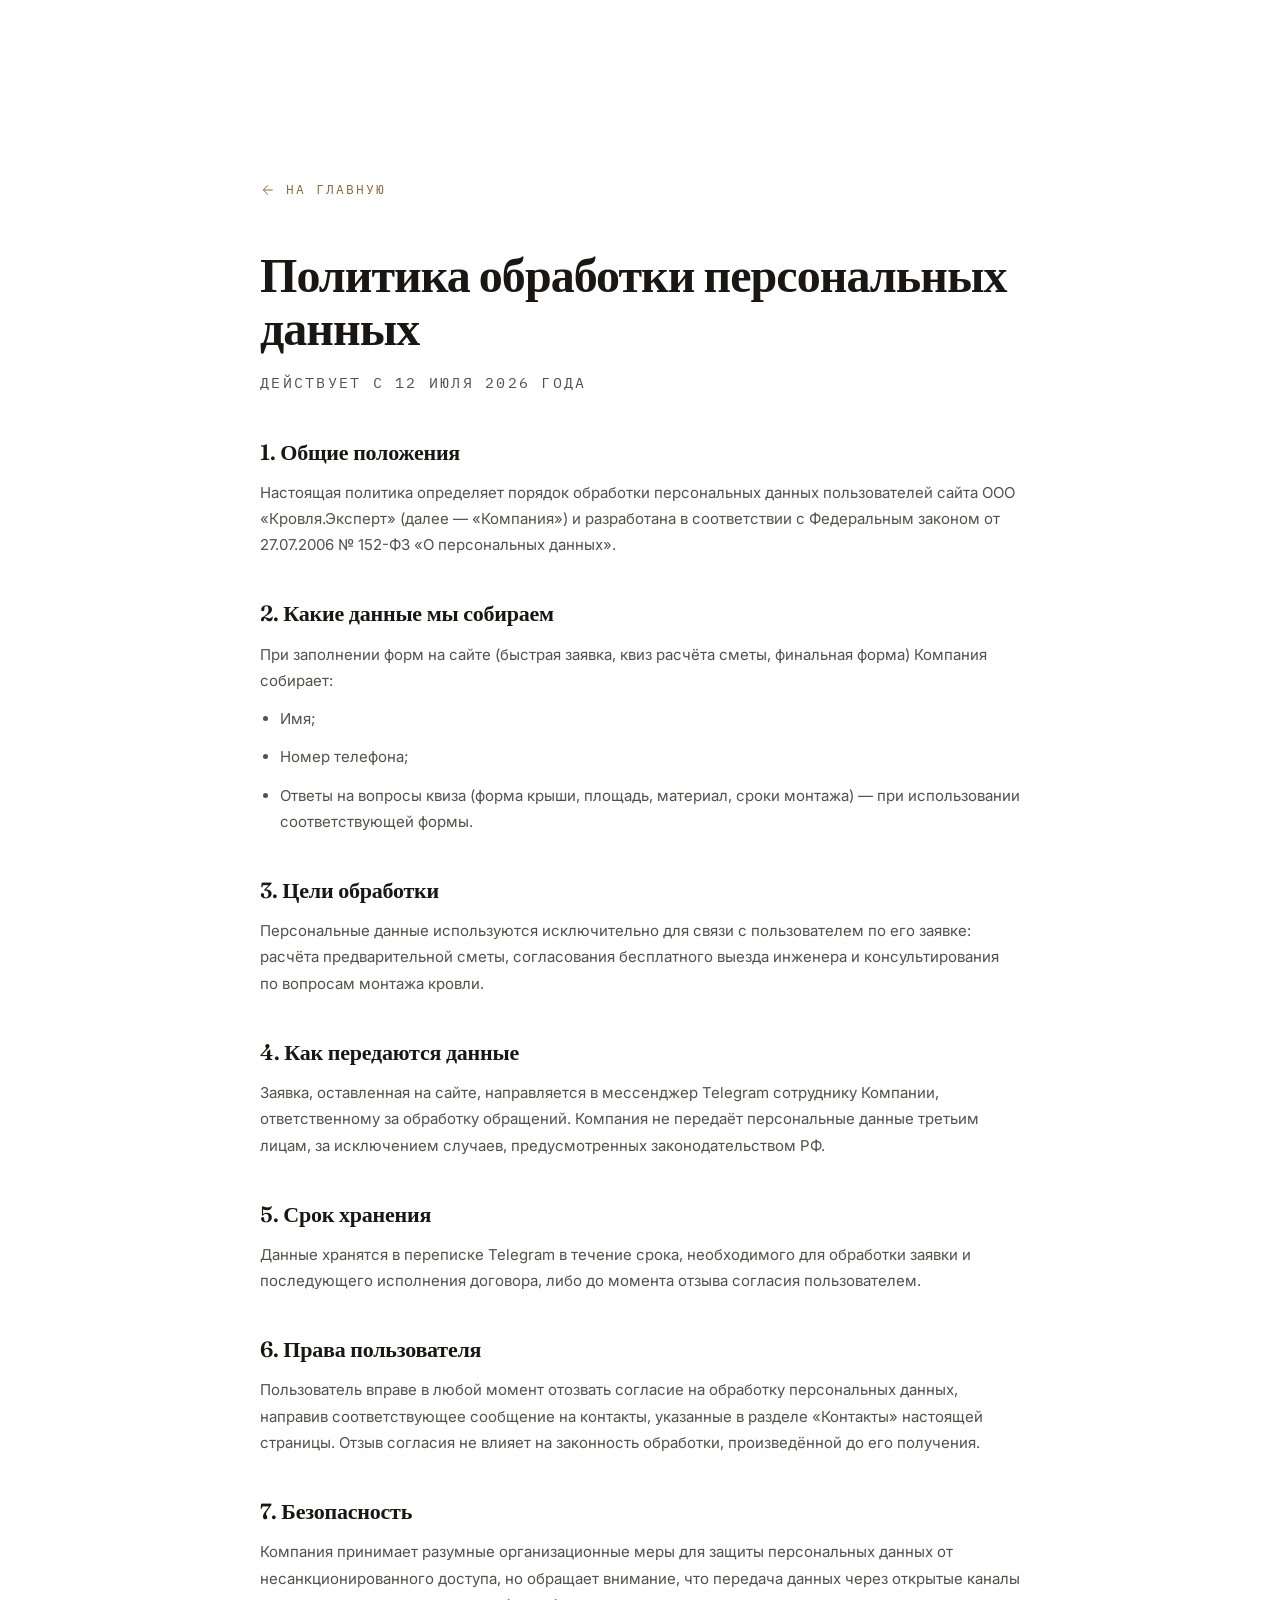
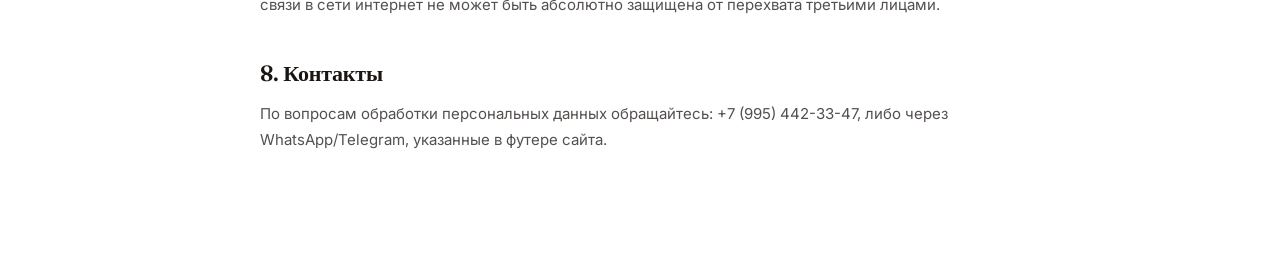
==== privacy.html @ 522f4ed0 "Add files via upload" ====
<!DOCTYPE html>
<html lang="ru">
<head>
<meta charset="UTF-8">
<meta name="viewport" content="width=device-width, initial-scale=1.0">
<title>Политика обработки персональных данных — Кровля.Эксперт</title>
<meta name="robots" content="noindex">
<link rel="icon" href="images/favicon.svg" type="image/svg+xml">
<link rel="preconnect" href="https://fonts.googleapis.com">
<link rel="preconnect" href="https://fonts.gstatic.com" crossorigin>
<link href="https://fonts.googleapis.com/css2?family=Fraunces:ital,opsz,wght@0,9..144,400;0,9..144,600;0,9..144,700;1,9..144,400&family=Inter:wght@300;400;500&family=IBM+Plex+Mono:wght@400;500&display=swap" rel="stylesheet">
<link rel="stylesheet" href="styles.css">
</head>
<body>

<section class="legal-page">
  <div class="legal-container">
    <a href="index.html" class="legal-back">
      <svg width="16" height="16" viewBox="0 0 24 24" fill="none" stroke="currentColor" stroke-width="1.5"><path d="M19 12H5M12 19l-7-7 7-7"/></svg>
      На главную
    </a>

    <h1>Политика обработки персональных данных</h1>
    <p class="legal-updated">Действует с 12 июля 2026 года</p>

    <h2>1. Общие положения</h2>
    <p>Настоящая политика определяет порядок обработки персональных данных пользователей сайта ООО «Кровля.Эксперт» (далее — «Компания») и разработана в соответствии с Федеральным законом от 27.07.2006 № 152-ФЗ «О персональных данных».</p>

    <h2>2. Какие данные мы собираем</h2>
    <p>При заполнении форм на сайте (быстрая заявка, квиз расчёта сметы, финальная форма) Компания собирает:</p>
    <ul>
      <li>Имя;</li>
      <li>Номер телефона;</li>
      <li>Ответы на вопросы квиза (форма крыши, площадь, материал, сроки монтажа) — при использовании соответствующей формы.</li>
    </ul>

    <h2>3. Цели обработки</h2>
    <p>Персональные данные используются исключительно для связи с пользователем по его заявке: расчёта предварительной сметы, согласования бесплатного выезда инженера и консультирования по вопросам монтажа кровли.</p>

    <h2>4. Как передаются данные</h2>
    <p>Заявка, оставленная на сайте, направляется в мессенджер Telegram сотруднику Компании, ответственному за обработку обращений. Компания не передаёт персональные данные третьим лицам, за исключением случаев, предусмотренных законодательством РФ.</p>

    <h2>5. Срок хранения</h2>
    <p>Данные хранятся в переписке Telegram в течение срока, необходимого для обработки заявки и последующего исполнения договора, либо до момента отзыва согласия пользователем.</p>

    <h2>6. Права пользователя</h2>
    <p>Пользователь вправе в любой момент отозвать согласие на обработку персональных данных, направив соответствующее сообщение на контакты, указанные в разделе «Контакты» настоящей страницы. Отзыв согласия не влияет на законность обработки, произведённой до его получения.</p>

    <h2>7. Безопасность</h2>
    <p>Компания принимает разумные организационные меры для защиты персональных данных от несанкционированного доступа, но обращает внимание, что передача данных через открытые каналы связи в сети интернет не может быть абсолютно защищена от перехвата третьими лицами.</p>

    <h2>8. Контакты</h2>
    <p>По вопросам обработки персональных данных обращайтесь: +7 (995) 442-33-47, либо через WhatsApp/Telegram, указанные в футере сайта.</p>
  </div>
</section>

</body>
</html>
---- styles.css ----
/* ==========================================================================
   Кровля.Эксперт — премиальный лендинг
   Палитра: шампанское золото + кремовый
   Шрифты: Fraunces (display serif) + Inter (sans)
   ========================================================================== */

:root {
  /* Основа — чистые нейтральные тона */
  --cream: #FFFFFF;         /* основной фон — чистый белый */
  --cream-warm: #F5F3EF;    /* альт-секции — тёплый нейтральный, но не жёлтый */
  --cream-deep: #E8E4DC;    /* карточки-плейсхолдеры */

  /* Золото — только как акцент, не как база */
  --gold: #B08A4A;
  --gold-light: #D4B776;
  --gold-dark: #8A6A38;
  --gold-soft: rgba(176, 138, 74, 0.06);
  --gold-line: rgba(26, 22, 19, 0.10);   /* hairline — не золотая, а серо-графитовая */

  /* Тёмный */
  --ink: #1A1613;
  --ink-soft: #2A2420;
  --ink-line: rgba(255, 255, 255, 0.10);

  --font-display: 'Fraunces', 'Times New Roman', serif;
  --font-body: 'Inter', -apple-system, sans-serif;
  --font-mono: 'IBM Plex Mono', monospace;

  --ease-lux: cubic-bezier(0.22, 1, 0.36, 1);
  --content-max: 1360px;

  --sp-section-y: 72px;
  --sp-section-x: 20px;
}

@media (min-width: 640px) {
  :root { --sp-section-y: 96px; --sp-section-x: 32px; }
}
@media (min-width: 1024px) {
  :root { --sp-section-y: 128px; --sp-section-x: 64px; }
}

* { box-sizing: border-box; margin: 0; padding: 0; }

html { scroll-behavior: smooth; -webkit-text-size-adjust: 100%; }

body {
  font-family: var(--font-body);
  background: var(--cream);
  color: var(--ink);
  -webkit-font-smoothing: antialiased;
  -moz-osx-font-smoothing: grayscale;
  line-height: 1.6;
  overflow-x: hidden;
}

h1, h2, h3, h4 {
  font-family: var(--font-display);
  font-weight: 700;
  line-height: 1.05;
  letter-spacing: -0.015em;
  font-variation-settings: "opsz" 48, "SOFT" 30;
}

img { max-width: 100%; display: block; }
a { color: inherit; text-decoration: none; }
button { font: inherit; cursor: pointer; background: none; border: none; color: inherit; }
input { font: inherit; color: inherit; }

::selection { background: var(--gold); color: var(--cream); }

:focus-visible {
  outline: 1.5px solid var(--gold);
  outline-offset: 4px;
}

/* ==========================================================================
   Layout utilities
   ========================================================================== */

.section { padding: var(--sp-section-y) var(--sp-section-x); }
.container { max-width: var(--content-max); margin: 0 auto; }

/* Эyebrow — тонкая надпись капителью */
.eyebrow {
  font-family: var(--font-mono);
  font-size: 11px;
  text-transform: uppercase;
  letter-spacing: 0.22em;
  color: var(--gold-dark);
  margin-bottom: 20px;
  display: inline-flex;
  align-items: center;
  gap: 12px;
}
.eyebrow::before {
  content: '';
  width: 24px;
  height: 1px;
  background: var(--gold);
}

/* Секционная римская нумерация — фирменная деталь */
.section-number {
  font-family: var(--font-display);
  font-style: italic;
  font-weight: 300;
  font-size: 14px;
  letter-spacing: 0.1em;
  color: var(--gold);
  margin-bottom: 32px;
  display: block;
}

.grid { display: grid; gap: 24px; }
.tabular { font-variant-numeric: tabular-nums; }

/* Тонкая золотая hairline */
.hairline { height: 1px; background: var(--gold-line); border: 0; }
.hairline-dark { height: 1px; background: var(--ink-line); border: 0; }

/* ==========================================================================
   Кнопки
   ========================================================================== */

.btn {
  display: inline-flex;
  align-items: center;
  justify-content: center;
  gap: 10px;
  padding: 17px 32px;
  font-size: 14px;
  font-weight: 500;
  letter-spacing: 0.02em;
  transition: all 0.4s var(--ease-lux);
  border: 1px solid transparent;
  white-space: nowrap;
  font-family: var(--font-body);
  position: relative;
  overflow: hidden;
}
.btn:active { transform: scale(0.98); }

.btn-primary {
  background: var(--ink);
  color: var(--cream);
  border-color: var(--ink);
}
.btn-primary::before {
  content: '';
  position: absolute;
  inset: 0;
  background: linear-gradient(135deg, var(--gold-dark), var(--gold));
  opacity: 0;
  transition: opacity 0.4s var(--ease-lux);
  z-index: 0;
}
.btn-primary > * { position: relative; z-index: 1; }
.btn-primary:hover::before { opacity: 1; }
.btn-primary:hover { border-color: var(--gold); }

.btn-gold {
  background: var(--gold);
  color: var(--cream);
  border-color: var(--gold);
}
.btn-gold:hover { background: var(--gold-dark); border-color: var(--gold-dark); }

.btn-outline {
  border-color: var(--gold);
  color: var(--gold-dark);
  background: transparent;
}
.btn-outline:hover { background: var(--gold-soft); }

.btn-outline--dark {
  border-color: var(--gold);
  color: var(--gold-light);
}
.btn-outline--dark:hover { background: rgba(212,183,118,0.08); color: var(--cream); }

.btn-block { width: 100%; }

.spinner {
  display: inline-block;
  width: 16px; height: 16px;
  border: 2px solid rgba(255,255,255,0.3);
  border-top-color: currentColor;
  border-radius: 50%;
  animation: spin 0.7s linear infinite;
}
@keyframes spin { to { transform: rotate(360deg); } }

/* ==========================================================================
   Формы
   ========================================================================== */

.field {
  width: 100%;
  background: transparent;
  border: none;
  border-bottom: 1px solid var(--gold-line);
  padding: 14px 0;
  color: var(--cream);
  transition: border-color 0.3s var(--ease-lux);
  font-size: 15px;
}
.field::placeholder { color: rgba(251,248,242,0.4); }
.field:focus { outline: none; border-color: var(--gold-light); }

.field--light {
  border: 1px solid var(--gold-line);
  padding: 17px 20px;
  color: var(--ink);
  background: var(--cream);
  font-size: 15px;
}
.field--light::placeholder { color: rgba(26,22,19,0.4); }
.field--light:focus { outline: none; border-color: var(--gold); background: #fff; }

.field-error { font-size: 12px; color: #B0453C; margin-top: 6px; letter-spacing: 0.01em; }
.field-error-wa { color: #B0453C; font-weight: 600; text-decoration: underline; white-space: nowrap; }

/* Чекбокс согласия на обработку ПД (152-ФЗ) */
.consent {
  display: flex;
  align-items: flex-start;
  gap: 10px;
  margin-top: 18px;
  cursor: pointer;
  font-size: 12px;
  line-height: 1.45;
  color: rgba(251, 248, 242, 0.6);
}
.consent input[type="checkbox"] {
  flex: 0 0 auto;
  width: 16px; height: 16px;
  margin-top: 1px;
  accent-color: var(--gold);
  cursor: pointer;
}
.consent a { color: var(--gold-light); text-decoration: underline; }
.consent--light { color: rgba(26, 22, 19, 0.6); }
.consent--light a { color: var(--gold-dark); }

.honeypot { position: absolute; left: -9999px; width: 1px; height: 1px; opacity: 0; }

.link-underline {
  position: relative;
  background-image: linear-gradient(currentColor, currentColor);
  background-size: 0% 1px;
  background-position: 0 100%;
  background-repeat: no-repeat;
  transition: background-size 0.5s var(--ease-lux);
}
.link-underline:hover { background-size: 100% 1px; }

/* ==========================================================================
   Scroll-reveal
   ========================================================================== */

.reveal {
  opacity: 1;
  transform: none;
}
/* Прячем для анимации ТОЛЬКО если работает JS (класс .js ставится скриптом в <head>).
   Без JS контент виден сразу — сайт не «ломается» при открытии без скриптов. */
.js .reveal {
  opacity: 0;
  transform: translateY(20px);
  transition: opacity 0.9s var(--ease-lux), transform 0.9s var(--ease-lux);
}
.js .reveal.is-visible { opacity: 1; transform: translateY(0); }
.reveal-delay-1 { transition-delay: 0.1s; }
.reveal-delay-2 { transition-delay: 0.2s; }
.reveal-delay-3 { transition-delay: 0.3s; }
.reveal-delay-4 { transition-delay: 0.4s; }
.reveal-delay-5 { transition-delay: 0.5s; }

@media (prefers-reduced-motion: reduce) {
  *, *::before, *::after {
    animation-duration: 0.01ms !important;
    transition-duration: 0.01ms !important;
    scroll-behavior: auto !important;
  }
}

/* ==========================================================================
   Topbar
   ========================================================================== */

.topbar {
  background: var(--ink);
  color: var(--cream);
  padding: 10px 16px;
  font-size: 12px;
  text-align: center;
  position: relative;
  z-index: 5;
}
.topbar::after {
  content: '';
  position: absolute;
  bottom: 0; left: 0; right: 0;
  height: 1px;
  background: linear-gradient(90deg, transparent, var(--gold), transparent);
}
.topbar-inner {
  max-width: var(--content-max);
  margin: 0 auto;
  display: flex;
  align-items: center;
  justify-content: center;
  gap: 12px;
  flex-wrap: wrap;
  letter-spacing: 0.03em;
}
.topbar-dot {
  width: 6px; height: 6px;
  border-radius: 50%;
  background: var(--gold-light);
  flex-shrink: 0;
  animation: pulse-dot 2.4s infinite;
}
@keyframes pulse-dot {
  0%, 100% { opacity: 1; box-shadow: 0 0 0 0 rgba(212,183,118,0.5); }
  50% { opacity: 0.5; box-shadow: 0 0 0 6px rgba(212,183,118,0); }
}
.topbar strong { color: var(--gold-light); font-weight: 500; }

/* ==========================================================================
   Header — sticky, всегда с фоном. Прозрачным делаем только когда наверху над Hero.
   ========================================================================== */

.header {
  position: sticky;
  top: 0;
  z-index: 40;
  background: var(--ink);
  transition: background 0.4s var(--ease-lux), border-color 0.4s var(--ease-lux);
  border-bottom: 1px solid var(--ink-line);
}
.header.is-scrolled {
  background: rgba(255,255,255,0.94);
  backdrop-filter: blur(20px);
  -webkit-backdrop-filter: blur(20px);
  border-bottom-color: var(--gold-line);
}

.header-inner {
  max-width: var(--content-max);
  margin: 0 auto;
  padding: 16px 20px;
  display: flex;
  align-items: center;
  justify-content: space-between;
  gap: 24px;
}
@media (min-width: 768px) { .header-inner { padding: 20px 48px; } }
@media (min-width: 1024px) { .header-inner { padding: 20px 64px; } }

.header-logo {
  display: flex;
  align-items: center;
  gap: 10px;
  color: var(--cream);
  transition: color 0.3s var(--ease-lux);
  flex-shrink: 0;
}
.header.is-scrolled .header-logo { color: var(--ink); }
.header-logo-text {
  font-family: var(--font-display);
  font-size: 20px;
  font-weight: 600;
  letter-spacing: -0.02em;
  line-height: 1;
}
.header-logo-text em {
  font-style: italic;
  font-weight: 400;
  color: var(--gold);
  font-variation-settings: "opsz" 144;
}

.header-nav {
  display: none;
  gap: 28px;
}
@media (min-width: 1024px) { .header-nav { display: flex; } }
.header-nav a {
  font-size: 13px;
  font-weight: 500;
  color: rgba(255,255,255,0.75);
  letter-spacing: 0.02em;
  transition: color 0.3s var(--ease-lux);
  position: relative;
  padding: 4px 0;
}
.header-nav a:hover { color: var(--gold-light); }
.header.is-scrolled .header-nav a { color: rgba(26,22,19,0.7); }
.header.is-scrolled .header-nav a:hover { color: var(--gold-dark); }

.header-right {
  display: flex;
  align-items: center;
  gap: 16px;
  flex-shrink: 0;
}

.header-phone {
  display: none;
  align-items: center;
  gap: 8px;
  font-size: 14px;
  font-weight: 500;
  color: var(--cream);
  transition: color 0.3s var(--ease-lux);
}
@media (min-width: 900px) { .header-phone { display: inline-flex; } }
.header-phone svg { color: var(--gold-light); }
.header-phone:hover { color: var(--gold-light); }
.header.is-scrolled .header-phone { color: var(--ink); }
.header.is-scrolled .header-phone svg { color: var(--gold); }
.header.is-scrolled .header-phone:hover { color: var(--gold-dark); }

.btn-header {
  padding: 12px 20px;
  font-size: 13px;
  display: none;
}
@media (min-width: 640px) { .btn-header { display: inline-flex; } }

/* Бургер — только на мобилке */
.header-burger {
  display: flex;
  flex-direction: column;
  justify-content: center;
  gap: 5px;
  width: 40px;
  height: 40px;
  padding: 0;
  align-items: center;
}
@media (min-width: 1024px) { .header-burger { display: none; } }
.header-burger span {
  display: block;
  width: 22px;
  height: 1.5px;
  background: var(--cream);
  transition: all 0.3s var(--ease-lux);
}
.header.is-scrolled .header-burger span { background: var(--ink); }
.header-burger[aria-expanded="true"] span:nth-child(1) { transform: translateY(6.5px) rotate(45deg); }
.header-burger[aria-expanded="true"] span:nth-child(2) { opacity: 0; }
.header-burger[aria-expanded="true"] span:nth-child(3) { transform: translateY(-6.5px) rotate(-45deg); }

/* Выпадающее меню */
.header-mobile-menu {
  position: fixed;
  top: 0;
  left: 0;
  right: 0;
  background: var(--ink);
  padding: 88px 24px 40px;
  display: flex;
  flex-direction: column;
  gap: 4px;
  transform: translateY(-100%);
  transition: transform 0.5s var(--ease-lux);
  z-index: 39;
  border-bottom: 1px solid var(--ink-line);
  max-height: 100vh;
  overflow-y: auto;
}
.header-mobile-menu.is-open { transform: translateY(0); }
@media (min-width: 1024px) { .header-mobile-menu { display: none; } }
.header-mobile-menu a {
  font-family: var(--font-display);
  font-size: 22px;
  font-weight: 500;
  color: var(--cream);
  padding: 16px 0;
  border-bottom: 1px solid var(--ink-line);
  letter-spacing: -0.01em;
  display: flex;
  align-items: center;
  gap: 12px;
}
.header-mobile-menu a:last-child { border-bottom: 0; }
.header-mobile-divider {
  height: 1px;
  background: var(--gold);
  margin: 16px 0 8px;
  opacity: 0.4;
}
.header-mobile-phone svg { color: var(--gold-light); }

/* ==========================================================================
   Footer — полноценный, 4 колонки на десктопе
   ========================================================================== */

/* ==========================================================================
   HERO
   ========================================================================== */

.hero {
  position: relative;
  min-height: calc(100svh - 112px);
  background: var(--ink);
  color: var(--cream);
  overflow: hidden;
  display: flex;
  flex-direction: column;
}

.hero-bg {
  position: absolute;
  inset: 0;
  background-image: url('images/hero-roof-bg.webp');
  background-size: cover;
  background-position: center;
}
.hero-overlay-1 {
  position: absolute;
  inset: 0;
  background:
    linear-gradient(to bottom, rgba(17,20,24,0.55) 0%, rgba(17,20,24,0.35) 35%, rgba(17,20,24,0.72) 100%);
}
.hero-overlay-2 {
  position: absolute;
  inset: 0;
  background: linear-gradient(90deg, rgba(17,20,24,0.55) 0%, rgba(17,20,24,0.15) 55%, transparent 100%);
}

/* Тонкая рамка «этикетка» вокруг Hero */
.hero-frame {
  position: absolute;
  top: 20px; right: 20px; bottom: 20px; left: 20px;
  border: 1px solid rgba(212,183,118,0.2);
  pointer-events: none;
  z-index: 1;
}
@media (max-width: 640px) {
  .hero-frame { display: none; }
}

.hero-inner {
  position: relative;
  z-index: 2;
  flex: 1;
  display: flex;
  align-items: center;
  padding: 32px 24px 48px;
}
@media (min-width: 768px) { .hero-inner { padding: 48px 48px 64px; } }
@media (min-width: 1024px) { .hero-inner { padding: 48px 80px 64px; } }

.hero-grid {
  width: 100%;
  max-width: var(--content-max);
  margin: 0 auto;
  display: grid;
  gap: 48px;
  align-items: start;
}
@media (min-width: 1024px) { .hero-grid { grid-template-columns: 1.15fr 1fr; gap: 72px; } }

.hero-mark {
  font-family: var(--font-display);
  font-style: italic;
  font-weight: 300;
  font-size: 14px;
  color: var(--gold-light);
  margin-bottom: 28px;
  display: flex;
  align-items: center;
  gap: 12px;
}
.hero-mark::before, .hero-mark::after {
  content: '';
  width: 20px; height: 1px;
  background: var(--gold);
  opacity: 0.5;
}

.hero-title {
  font-size: clamp(38px, 6.5vw, 76px);
  font-weight: 700;
  line-height: 1.02;
  letter-spacing: -0.025em;
  margin-bottom: 28px;
  font-variation-settings: "opsz" 120, "SOFT" 30;
}
.hero-title em {
  font-style: italic;
  font-weight: 400;
  color: var(--gold-light);
  font-variation-settings: "opsz" 144, "SOFT" 100;
}

.hero-subtitle {
  font-size: clamp(16px, 1.8vw, 19px);
  color: rgba(251,248,242,0.72);
  max-width: 540px;
  line-height: 1.6;
  margin-bottom: 40px;
  font-weight: 300;
}

.hero-triggers {
  display: flex;
  flex-direction: column;
  gap: 18px;
  margin-bottom: 40px;
}
.hero-trigger {
  display: flex;
  align-items: flex-start;
  gap: 14px;
  padding-bottom: 18px;
  border-bottom: 1px solid var(--ink-line);
}
.hero-trigger:last-child { border-bottom: 0; padding-bottom: 0; }
.hero-trigger-icon {
  width: 32px; height: 32px;
  flex-shrink: 0;
  border: 1px solid var(--gold);
  border-radius: 50%;
  display: flex;
  align-items: center;
  justify-content: center;
  color: var(--gold-light);
}
.hero-trigger-text {
  font-size: 14px;
  color: rgba(251,248,242,0.85);
  line-height: 1.5;
  padding-top: 6px;
}
.hero-trigger-text strong { color: var(--gold-light); font-weight: 600; }

.hero-proof {
  display: grid;
  grid-template-columns: repeat(3, 1fr);
  gap: 20px;
  padding-top: 32px;
  border-top: 1px solid var(--ink-line);
}
.hero-proof-item { display: flex; flex-direction: column; gap: 6px; }
.hero-proof-num {
  font-family: var(--font-display);
  font-size: clamp(24px, 3.5vw, 32px);
  font-weight: 400;
  font-style: italic;
  color: var(--gold-light);
  line-height: 1;
  font-variation-settings: "opsz" 144;
}
.hero-proof-lbl {
  font-size: 11px;
  color: rgba(251,248,242,0.55);
  line-height: 1.4;
  letter-spacing: 0.05em;
  text-transform: uppercase;
}
@media (max-width: 500px) {
  .hero-proof { grid-template-columns: 1fr; gap: 16px; }
  .hero-proof-item { flex-direction: row; align-items: baseline; gap: 12px; }
}

/* Форма в Hero */
.hero-form-card {
  background: rgba(42, 36, 32, 0.7);
  backdrop-filter: blur(20px);
  -webkit-backdrop-filter: blur(20px);
  border: 1px solid var(--ink-line);
  padding: 32px 28px;
  position: relative;
}
@media (min-width: 640px) { .hero-form-card { padding: 40px; } }

.hero-form-card::before {
  content: '';
  position: absolute;
  top: 0; left: 0;
  width: 20px; height: 20px;
  border-top: 1px solid var(--gold);
  border-left: 1px solid var(--gold);
}
.hero-form-card::after {
  content: '';
  position: absolute;
  bottom: 0; right: 0;
  width: 20px; height: 20px;
  border-bottom: 1px solid var(--gold);
  border-right: 1px solid var(--gold);
}

.hero-form-eyebrow {
  font-family: var(--font-mono);
  font-size: 10px;
  text-transform: uppercase;
  letter-spacing: 0.22em;
  color: var(--gold-light);
  margin-bottom: 14px;
}
.hero-form-title {
  font-family: var(--font-display);
  font-weight: 500;
  font-size: 26px;
  line-height: 1.15;
  color: var(--cream);
  margin-bottom: 8px;
  letter-spacing: -0.01em;
}
.hero-form-sub {
  font-size: 13px;
  color: rgba(251,248,242,0.6);
  margin-bottom: 28px;
  line-height: 1.55;
}
.hero-form-fields { display: flex; flex-direction: column; gap: 8px; margin-bottom: 24px; }
.hero-form-steps { margin-top: 28px; padding-top: 24px; border-top: 1px solid var(--ink-line); }
.hero-form-steps-title {
  font-family: var(--font-mono);
  font-size: 10px;
  text-transform: uppercase;
  letter-spacing: 0.22em;
  color: var(--gold-light);
  margin-bottom: 14px;
}
.hero-form-steps ol {
  list-style: none;
  counter-reset: steps;
  padding: 0; margin: 0;
  display: flex;
  flex-direction: column;
  gap: 10px;
}
.hero-form-steps ol li {
  counter-increment: steps;
  font-size: 13px;
  color: rgba(251,248,242,0.72);
  line-height: 1.5;
  padding-left: 30px;
  position: relative;
}
.hero-form-steps ol li::before {
  content: counter(steps, upper-roman);
  position: absolute;
  left: 0; top: 0;
  font-family: var(--font-display);
  font-style: italic;
  font-size: 13px;
  color: var(--gold-light);
  min-width: 22px;
}
.hero-form-steps ol li strong { color: var(--cream); font-weight: 500; }
.hero-form-nopressure {
  margin-top: 16px;
  font-size: 12px;
  color: rgba(251,248,242,0.5);
  line-height: 1.5;
  font-style: italic;
}

.form-success-inline {
  background: rgba(42,36,32,0.7);
  border: 1px solid var(--gold);
  padding: 40px 32px;
  display: flex;
  flex-direction: column;
  align-items: center;
  text-align: center;
  gap: 14px;
}

.hero-strip {
  position: relative;
  z-index: 2;
  border-top: 1px solid var(--ink-line);
  padding: 18px 24px;
  background: rgba(26,22,19,0.7);
}
@media (min-width: 768px) { .hero-strip { padding: 20px 48px; } }
@media (min-width: 1024px) { .hero-strip { padding: 20px 80px; } }
.hero-strip-inner {
  max-width: var(--content-max);
  margin: 0 auto;
  display: flex;
  justify-content: space-between;
  align-items: center;
  font-family: var(--font-mono);
  font-size: 11px;
  text-transform: uppercase;
  letter-spacing: 0.15em;
  color: rgba(251,248,242,0.55);
  gap: 16px;
}
.hero-strip-inner span:last-child { display: none; }
@media (min-width: 900px) { .hero-strip-inner span:last-child { display: inline; } }

/* ==========================================================================
   Общие заголовки секций
   ========================================================================== */

.section-head { max-width: 760px; margin-bottom: 56px; }
@media (min-width: 768px) { .section-head { margin-bottom: 72px; } }

.section-title {
  font-family: var(--font-display);
  font-size: clamp(32px, 5vw, 56px);
  font-weight: 700;
  line-height: 1.05;
  letter-spacing: -0.02em;
  color: var(--ink);
  font-variation-settings: "opsz" 96, "SOFT" 50;
}
.section-title em {
  font-style: italic;
  font-weight: 400;
  color: var(--gold-dark);
  font-variation-settings: "opsz" 144, "SOFT" 100;
}

.section-lede {
  color: rgba(26,22,19,0.65);
  margin-top: 20px;
  line-height: 1.6;
  font-size: 16px;
  font-weight: 400;
  max-width: 620px;
}

/* ==========================================================================
   Deposit flow (без предоплат — сигнатурный блок)
   ========================================================================== */

.deposit-flow {
  display: grid;
  grid-template-columns: 1fr;
  gap: 20px;
  margin-bottom: 40px;
}
@media (min-width: 900px) {
  .deposit-flow {
    grid-template-columns: 1fr auto 1fr auto 1fr;
    gap: 24px;
    align-items: stretch;
  }
}

.deposit-step {
  background: var(--cream);
  border: 1px solid var(--gold-line);
  padding: 32px 28px;
  display: flex;
  flex-direction: column;
  gap: 8px;
  position: relative;
  transition: transform 0.5s var(--ease-lux), border-color 0.5s var(--ease-lux);
}
.deposit-step:hover { border-color: var(--gold); transform: translateY(-2px); }

.deposit-step--final {
  background: var(--ink);
  color: var(--cream);
  border-color: var(--ink);
}
.deposit-step--final .deposit-num { color: var(--gold-light); }
.deposit-step--final h3 { color: var(--cream); }
.deposit-step--final p { color: rgba(251,248,242,0.72); }
.deposit-step--final p strong { color: var(--gold-light); }

.deposit-num {
  font-family: var(--font-display);
  font-style: italic;
  font-size: 44px;
  font-weight: 300;
  color: var(--gold);
  line-height: 1;
  margin-bottom: 4px;
  font-variation-settings: "opsz" 144;
}
.deposit-step h3 {
  font-family: var(--font-display);
  font-size: 22px;
  font-weight: 600;
  color: var(--ink);
  line-height: 1.2;
  margin-bottom: 4px;
}
.deposit-step p {
  font-size: 14px;
  line-height: 1.6;
  color: rgba(26,22,19,0.7);
}
.deposit-step p strong { color: var(--gold-dark); font-weight: 600; }

.deposit-arrow {
  display: flex;
  align-items: center;
  justify-content: center;
  color: var(--gold);
  opacity: 0.6;
}
@media (max-width: 899px) {
  .deposit-arrow { transform: rotate(90deg); padding: 4px 0; }
}

.deposit-caption {
  display: flex;
  align-items: flex-start;
  gap: 16px;
  padding: 24px 28px;
  background: var(--gold-soft);
  border-left: 2px solid var(--gold);
  max-width: 820px;
}
.deposit-caption svg { color: var(--gold); flex-shrink: 0; margin-top: 3px; }
.deposit-caption p {
  font-size: 16px;
  line-height: 1.55;
  color: var(--ink);
  font-family: var(--font-display);
  font-weight: 400;
  font-style: italic;
}

/* ==========================================================================
   Pain cards (боли → решения)
   ========================================================================== */

.pain-grid {
  display: grid;
  gap: 20px;
  grid-template-columns: 1fr;
}
@media (min-width: 700px) { .pain-grid { grid-template-columns: repeat(2, 1fr); } }
@media (min-width: 1100px) { .pain-grid { grid-template-columns: repeat(3, 1fr); gap: 24px; } }

.pain-card {
  background: var(--cream);
  border: 1px solid var(--gold-line);
  padding: 32px 28px;
  display: flex;
  flex-direction: column;
  gap: 8px;
  transition: transform 0.5s var(--ease-lux), border-color 0.5s var(--ease-lux);
}
.pain-card:hover { border-color: var(--gold); transform: translateY(-3px); }

.pain-quote {
  font-family: var(--font-display);
  font-weight: 500;
  font-size: 22px;
  line-height: 1.25;
  color: var(--ink);
  position: relative;
  padding-left: 24px;
  letter-spacing: -0.01em;
}
.pain-quote::before {
  content: '“';
  position: absolute;
  left: -4px; top: -12px;
  font-size: 56px;
  color: var(--gold);
  font-style: italic;
  font-variation-settings: "opsz" 144;
  line-height: 1;
}
.pain-source {
  font-size: 12px;
  color: rgba(26,22,19,0.45);
  margin-bottom: 20px;
  padding-left: 24px;
  font-style: italic;
  letter-spacing: 0.02em;
}
.pain-solution {
  background: var(--cream-warm);
  padding: 20px;
  margin-top: auto;
  border-left: 2px solid var(--gold);
}
.pain-solution-label {
  font-family: var(--font-mono);
  font-size: 10px;
  text-transform: uppercase;
  letter-spacing: 0.22em;
  color: var(--gold-dark);
  display: block;
  margin-bottom: 8px;
}
.pain-solution p {
  font-size: 14px;
  color: rgba(26,22,19,0.8);
  line-height: 1.6;
}
.pain-solution strong { color: var(--ink); font-weight: 600; }

/* ==========================================================================
   Promises (4 обязательства) — на тёмном фоне с золотом
   ========================================================================== */

.section--dark {
  background: var(--ink);
  color: var(--cream);
  position: relative;
  overflow: hidden;
}
.section--dark::before {
  content: '';
  position: absolute;
  inset: 0;
  background: none;
  pointer-events: none;
}

/* Модификатор — тёмная секция с фоновым фото. Затемняющий градиент поверх фото. */
.section--photo {
  background-size: cover;
  background-position: center;
  isolation: isolate;
}
.section--photo::after {
  content: '';
  position: absolute;
  inset: 0;
  background: linear-gradient(180deg, rgba(17,20,24,0.72) 0%, rgba(17,20,24,0.82) 100%);
  pointer-events: none;
  z-index: 0;
}
.section--photo > .container { position: relative; z-index: 1; }
.section--dark .section-title { color: var(--cream); }
.section--dark .section-title em { color: var(--gold-light); }
.section--dark .section-lede { color: rgba(251,248,242,0.7); }
.section--dark .eyebrow { color: var(--gold-light); }
.section--dark .eyebrow::before { background: var(--gold-light); }
.section--dark .section-number { color: var(--gold-light); }

.promises {
  display: grid;
  gap: 32px;
  grid-template-columns: 1fr;
  position: relative;
  z-index: 1;
}
@media (min-width: 700px) { .promises { grid-template-columns: repeat(2, 1fr); gap: 40px; } }
@media (min-width: 1100px) { .promises { grid-template-columns: repeat(4, 1fr); gap: 32px; } }

.promise {
  padding-top: 32px;
  border-top: 1px solid var(--gold);
  color: var(--cream);
}
.promise-num {
  font-family: var(--font-display);
  font-style: italic;
  font-weight: 300;
  font-size: 20px;
  color: var(--gold-light);
  display: block;
  margin-bottom: 24px;
  font-variation-settings: "opsz" 144;
}
.promise h3 {
  font-family: var(--font-display);
  font-size: 24px;
  font-weight: 600;
  margin-bottom: 16px;
  line-height: 1.15;
  color: var(--cream);
  letter-spacing: -0.01em;
}
.promise p {
  font-size: 14.5px;
  line-height: 1.65;
  color: rgba(251,248,242,0.72);
  font-weight: 300;
}

/* ==========================================================================
   Roof scheme (интерактивная схема) — на кремовом
   ========================================================================== */

.roof-layers { display: flex; flex-direction: column-reverse; gap: 6px; }

.roof-layer {
  position: relative;
  display: flex;
  align-items: center;
  justify-content: space-between;
  padding: 22px 24px;
  text-align: left;
  border: 1px solid var(--gold-line);
  background: var(--cream);
  transition: all 0.4s var(--ease-lux);
  width: 100%;
  gap: 16px;
}
.roof-layer:hover {
  border-color: var(--gold);
  background: var(--gold-soft);
  transform: translateX(4px);
}
.roof-layer.is-active {
  border-color: var(--gold);
  background: var(--gold-soft);
}

.roof-layer-left { display: flex; align-items: center; gap: 18px; min-width: 0; }
.roof-layer-num {
  font-family: var(--font-display);
  font-style: italic;
  font-size: 20px;
  color: var(--gold);
  font-variation-settings: "opsz" 144;
  flex-shrink: 0;
}
.roof-layer-title {
  font-family: var(--font-display);
  font-weight: 600;
  font-size: 17px;
  color: var(--ink);
  letter-spacing: -0.005em;
}
.roof-layer-short {
  font-size: 13px;
  color: rgba(26,22,19,0.55);
  margin-top: 2px;
  display: none;
  line-height: 1.4;
}
@media (min-width: 768px) { .roof-layer-short { display: block; } }
.roof-layer-icon {
  transition: transform 0.4s var(--ease-lux);
  color: var(--gold);
  flex-shrink: 0;
}
.roof-layer.is-active .roof-layer-icon { transform: rotate(45deg); }

.roof-detail {
  background: var(--cream-warm);
  border: 1px solid var(--gold-line);
  padding: 32px 28px;
}
@media (min-width: 640px) { .roof-detail { padding: 40px; } }

.roof-detail-empty {
  border: 1px dashed var(--gold-line);
  padding: 48px 32px;
  display: flex;
  flex-direction: column;
  align-items: center;
  text-align: center;
  gap: 16px;
  color: rgba(26,22,19,0.4);
}
.roof-detail-empty svg { color: var(--gold); opacity: 0.6; }
.roof-detail-head { display: flex; justify-content: space-between; align-items: flex-start; margin-bottom: 24px; gap: 16px; }
.roof-detail-head h3 {
  font-family: var(--font-display);
  font-size: 28px;
  font-weight: 600;
  color: var(--ink);
  letter-spacing: -0.015em;
  line-height: 1.15;
}
.roof-detail-head button { color: var(--gold); flex-shrink: 0; padding: 4px; }
.roof-detail-head button:hover { color: var(--gold-dark); }
.roof-detail p.body { color: rgba(26,22,19,0.75); line-height: 1.65; margin-bottom: 24px; font-size: 15px; }
.roof-detail-mistake { border-left: 2px solid var(--gold); padding-left: 20px; }
.roof-detail-mistake .label {
  font-family: var(--font-mono);
  font-size: 10px;
  text-transform: uppercase;
  letter-spacing: 0.22em;
  color: var(--gold-dark);
  margin-bottom: 8px;
  display: block;
}
.roof-detail-mistake p { font-size: 14px; color: rgba(26,22,19,0.65); line-height: 1.6; }

.roof-scheme-grid {
  display: grid;
  gap: 32px;
  align-items: start;
}
@media (min-width: 900px) {
  .roof-scheme-grid { grid-template-columns: 1fr 1fr; gap: 48px; }
}

/* ==========================================================================
   Quiz
   ========================================================================== */

.quiz-shell {
  max-width: 720px;
  margin: 0 auto;
  border: 1px solid var(--gold-line);
  background: var(--cream);
  position: relative;
}
.quiz-shell::before, .quiz-shell::after {
  content: '';
  position: absolute;
  width: 16px; height: 16px;
}
.quiz-shell::before {
  top: -1px; left: -1px;
  border-top: 1px solid var(--gold);
  border-left: 1px solid var(--gold);
}
.quiz-shell::after {
  bottom: -1px; right: -1px;
  border-bottom: 1px solid var(--gold);
  border-right: 1px solid var(--gold);
}

.quiz-progress { height: 2px; background: var(--gold-line); }
.quiz-progress-bar { height: 100%; background: linear-gradient(90deg, var(--gold), var(--gold-light)); width: 25%; transition: width 0.6s var(--ease-lux); }

.quiz-body {
  padding: 32px 24px;
  min-height: 380px;
  display: flex;
  flex-direction: column;
}
@media (min-width: 640px) { .quiz-body { padding: 48px; } }

.quiz-step { display: none; flex: 1; flex-direction: column; animation: quiz-in 0.5s var(--ease-lux); }
.quiz-step.is-active { display: flex; }
@keyframes quiz-in { from { opacity: 0; transform: translateX(24px); } to { opacity: 1; transform: translateX(0); } }

.quiz-step-label {
  font-family: var(--font-mono);
  font-size: 10px;
  text-transform: uppercase;
  letter-spacing: 0.22em;
  color: var(--gold-dark);
  margin-bottom: 14px;
}
.quiz-step h3 {
  font-family: var(--font-display);
  font-size: clamp(22px, 3vw, 28px);
  font-weight: 600;
  color: var(--ink);
  margin-bottom: 32px;
  line-height: 1.2;
  letter-spacing: -0.01em;
}

.quiz-options { display: grid; gap: 10px; }
@media (min-width: 640px) { .quiz-options { grid-template-columns: repeat(2, 1fr); } }
.quiz-option {
  text-align: left;
  padding: 18px 22px;
  border: 1px solid var(--gold-line);
  background: var(--cream);
  font-size: 14.5px;
  font-family: var(--font-body);
  color: var(--ink);
  transition: all 0.3s var(--ease-lux);
  width: 100%;
}
.quiz-option:hover, .quiz-option.is-selected {
  border-color: var(--gold);
  background: var(--gold-soft);
  color: var(--gold-dark);
}

.quiz-back {
  margin-top: 32px;
  display: inline-flex;
  align-items: center;
  gap: 8px;
  font-size: 13px;
  color: rgba(26,22,19,0.5);
  align-self: flex-start;
  transition: color 0.3s;
  font-family: var(--font-body);
}
.quiz-back:hover { color: var(--gold-dark); }

.quiz-contact-sub { font-size: 14px; color: rgba(26,22,19,0.55); margin-bottom: 32px; line-height: 1.5; }
.quiz-contact-fields { display: flex; flex-direction: column; gap: 12px; margin-bottom: 32px; }
.quiz-contact-actions { display: flex; flex-wrap: wrap; align-items: center; gap: 20px; }

.quiz-success {
  flex: 1;
  display: flex;
  flex-direction: column;
  align-items: center;
  justify-content: center;
  text-align: center;
  gap: 20px;
  padding: 20px;
}
.quiz-success svg { color: var(--gold); }
.quiz-success h3 { font-family: var(--font-display); font-size: 26px; color: var(--ink); font-weight: 600; }
.quiz-success p { font-size: 15px; color: rgba(26,22,19,0.65); max-width: 380px; line-height: 1.55; }

/* ==========================================================================
   Cases carousel
   ========================================================================== */

.cases-head {
  display: flex;
  flex-wrap: wrap;
  justify-content: space-between;
  align-items: flex-end;
  gap: 24px;
  margin-bottom: 48px;
}
.cases-nav { display: flex; gap: 10px; }
.cases-nav button {
  width: 46px; height: 46px;
  border: 1px solid var(--gold-line);
  background: var(--cream);
  display: flex;
  align-items: center;
  justify-content: center;
  transition: all 0.3s var(--ease-lux);
  color: var(--gold-dark);
}
.cases-nav button:hover:not(:disabled) {
  border-color: var(--gold);
  background: var(--gold);
  color: var(--cream);
}
.cases-nav button:disabled { opacity: 0.35; cursor: not-allowed; }

.cases-viewport { overflow: hidden; }
.cases-track { display: flex; gap: 20px; transition: transform 0.6s var(--ease-lux); }
@media (min-width: 768px) { .cases-track { gap: 24px; } }
.case-card { flex: 0 0 88%; min-width: 0; }
@media (min-width: 640px) { .case-card { flex-basis: 62%; } }
@media (min-width: 1024px) { .case-card { flex-basis: 46%; } }

.case-image-single {
  aspect-ratio: 4/3;
  width: 100%;
  background-size: cover;
  background-position: center;
  background-color: var(--cream-deep);
  border: 1px solid var(--gold-line);
}

.compare-slider {
  position: relative;
  aspect-ratio: 4/3;
  width: 100%;
  overflow: hidden;
  user-select: none;
  cursor: ew-resize;
  background: var(--cream-deep);
  border: 1px solid var(--gold-line);
}
.compare-after, .compare-before {
  position: absolute; inset: 0;
  background-size: cover; background-position: center;
}
.compare-before { clip-path: inset(0 50% 0 0); }
.compare-tag {
  position: absolute; top: 14px;
  font-family: var(--font-mono);
  font-size: 10px;
  text-transform: uppercase;
  letter-spacing: 0.2em;
  padding: 5px 10px;
  color: var(--cream);
}
.compare-tag--before { left: 14px; background: rgba(26,22,19,0.75); }
.compare-tag--after { right: 14px; background: var(--gold); }
.compare-handle { position: absolute; top: 0; bottom: 0; width: 1px; background: var(--cream); left: 50%; }
.compare-handle-knob {
  position: absolute; top: 50%; left: 50%;
  width: 40px; height: 40px;
  border-radius: 50%;
  background: var(--cream);
  border: 1.5px solid var(--gold);
  display: flex;
  align-items: center;
  justify-content: center;
  transform: translate(-50%, -50%);
  box-shadow: 0 4px 16px rgba(26,22,19,0.3);
  color: var(--gold-dark);
}

.case-content { padding-top: 24px; }
.case-location {
  display: flex;
  align-items: center;
  gap: 8px;
  font-family: var(--font-mono);
  font-size: 11px;
  text-transform: uppercase;
  letter-spacing: 0.18em;
  color: var(--gold-dark);
  margin-bottom: 14px;
}
.case-title {
  font-family: var(--font-display);
  font-size: 22px;
  font-weight: 600;
  color: var(--ink);
  margin-bottom: 12px;
  line-height: 1.2;
  letter-spacing: -0.01em;
}
.case-desc { font-size: 14px; color: rgba(26,22,19,0.65); line-height: 1.6; margin-bottom: 20px; }
.case-meta {
  display: grid;
  grid-template-columns: repeat(3, 1fr);
  gap: 12px;
  padding-top: 20px;
  border-top: 1px solid var(--gold-line);
}
.case-meta-label {
  font-family: var(--font-mono);
  font-size: 10px;
  text-transform: uppercase;
  letter-spacing: 0.15em;
  color: rgba(26,22,19,0.4);
  margin-bottom: 4px;
}
.case-meta-value {
  font-family: var(--font-display);
  font-size: 15px;
  font-weight: 500;
  color: var(--ink);
}

.cases-dots { display: flex; gap: 6px; margin-top: 32px; justify-content: center; }
.cases-dots button {
  height: 2px; width: 20px;
  background: var(--gold-line);
  transition: all 0.4s var(--ease-lux);
}
.cases-dots button.is-active { width: 40px; background: var(--gold); }

/* ==========================================================================
   Timeline
   ========================================================================== */

.timeline {
  display: grid;
  gap: 32px;
  position: relative;
  grid-template-columns: 1fr;
}
@media (min-width: 768px) {
  .timeline { grid-template-columns: repeat(5, 1fr); gap: 24px; }
}
.timeline-rule { display: none; }
@media (min-width: 768px) {
  .timeline-rule {
    display: block;
    position: absolute;
    top: 6px; left: 0; right: 0;
    height: 1px;
    background: var(--gold-line);
  }
}
.timeline-dot {
  width: 12px; height: 12px;
  border-radius: 50%;
  background: var(--gold);
  border: 3px solid var(--cream);
  box-shadow: 0 0 0 1px var(--gold);
  margin-bottom: 24px;
  display: none;
  position: relative;
  z-index: 1;
}
@media (min-width: 768px) { .timeline-dot { display: block; } }

.timeline-duration {
  font-family: var(--font-mono);
  font-size: 10px;
  text-transform: uppercase;
  letter-spacing: 0.22em;
  color: var(--gold-dark);
  margin-bottom: 10px;
}
.timeline-step {
  font-family: var(--font-display);
  font-size: 20px;
  font-weight: 600;
  color: var(--ink);
  margin-bottom: 10px;
  letter-spacing: -0.005em;
}
.timeline-text { font-size: 14px; color: rgba(26,22,19,0.6); line-height: 1.55; }

/* ==========================================================================
   Trust
   ========================================================================== */

.trust-docs {
  display: grid;
  gap: 24px;
  margin-bottom: 56px;
}
@media (min-width: 900px) { .trust-docs { grid-template-columns: repeat(2, 1fr); } }
.trust-doc {
  border: 1px solid var(--gold-line);
  padding: 8px;
  background: var(--cream);
  transition: border-color 0.5s var(--ease-lux);
}
.trust-doc:hover { border-color: var(--gold); }
.trust-doc-image { aspect-ratio: 4/3; background-size: cover; background-position: center; background-color: var(--cream-deep); }
.trust-doc p { padding: 20px; font-size: 14px; color: rgba(26,22,19,0.65); line-height: 1.55; }
.trust-doc strong { color: var(--gold-dark); font-weight: 600; }

.trust-secondary {
  display: grid;
  gap: 48px;
}
@media (min-width: 768px) { .trust-secondary { grid-template-columns: repeat(2, 1fr); } }
.trust-secondary h3 {
  font-family: var(--font-display);
  font-size: 22px;
  font-weight: 600;
  color: var(--ink);
  margin-bottom: 24px;
  letter-spacing: -0.01em;
}
.cert-grid { display: grid; grid-template-columns: repeat(2, 1fr); gap: 16px; }
.cert-image {
  aspect-ratio: 3/4;
  background-size: cover;
  background-position: center;
  background-color: var(--cream-deep);
  border: 1px solid var(--gold-line);
}

.engineer-row {
  display: flex;
  align-items: center;
  gap: 16px;
  margin-bottom: 20px;
  padding-bottom: 20px;
  border-bottom: 1px solid var(--gold-line);
}
.engineer-row:last-of-type { border-bottom: 0; }
.engineer-photo {
  width: 68px; height: 68px;
  border-radius: 50%;
  background-size: cover;
  background-position: center;
  background-color: var(--cream-deep);
  border: 1px solid var(--gold);
  flex-shrink: 0;
}
.engineer-name {
  font-family: var(--font-display);
  font-weight: 600;
  color: var(--ink);
  font-size: 16px;
  margin-bottom: 2px;
}
.engineer-role { font-size: 13px; color: rgba(26,22,19,0.55); line-height: 1.4; }

/* ==========================================================================
   FAQ
   ========================================================================== */

.faq-list { max-width: 800px; }
.faq-item { border-top: 1px solid var(--gold-line); }
.faq-item:last-child { border-bottom: 1px solid var(--gold-line); }
.faq-question {
  width: 100%;
  display: flex;
  justify-content: space-between;
  align-items: center;
  gap: 24px;
  padding: 26px 0;
  text-align: left;
}
.faq-question span {
  font-family: var(--font-display);
  font-weight: 500;
  font-size: 18px;
  color: var(--ink);
  transition: color 0.3s;
  letter-spacing: -0.005em;
  line-height: 1.3;
}
.faq-question:hover span { color: var(--gold-dark); }
.faq-question svg { color: var(--gold); flex-shrink: 0; transition: transform 0.4s var(--ease-lux); }
.faq-item.is-open .faq-question svg { transform: rotate(45deg); }
.faq-answer { max-height: 0; overflow: hidden; transition: max-height 0.5s var(--ease-lux); }
.faq-answer p {
  font-size: 15px;
  color: rgba(26,22,19,0.7);
  line-height: 1.7;
  padding-bottom: 26px;
  max-width: 640px;
}

/* ==========================================================================
   Final CTA
   ========================================================================== */

.cta-grid {
  display: grid;
  gap: 48px;
  align-items: start;
  position: relative;
  z-index: 1;
}
@media (min-width: 1024px) { .cta-grid { grid-template-columns: 1.1fr 1fr; gap: 72px; } }

.cta-contact-block { display: flex; flex-direction: column; gap: 20px; }
.cta-phone {
  display: flex;
  flex-direction: column;
  gap: 6px;
  padding: 24px 28px;
  background: rgba(42,36,32,0.5);
  border: 1px solid var(--ink-line);
  transition: all 0.4s var(--ease-lux);
}
.cta-phone:hover {
  border-color: var(--gold);
  background: rgba(42,36,32,0.8);
}
.cta-phone-label {
  font-family: var(--font-mono);
  font-size: 10px;
  text-transform: uppercase;
  letter-spacing: 0.22em;
  color: var(--gold-light);
}
.cta-phone-num {
  font-family: var(--font-display);
  font-size: clamp(26px, 4vw, 38px);
  font-weight: 500;
  color: var(--cream);
  letter-spacing: -0.02em;
}

.cta-actions { display: flex; flex-wrap: wrap; gap: 12px; }

/* ==========================================================================
   Footer
   ========================================================================== */

.footer {
  background: var(--ink);
  color: rgba(251,248,242,0.6);
  padding: 72px 20px 32px;
  position: relative;
}
.footer::before {
  content: '';
  position: absolute;
  top: 0; left: 0; right: 0;
  height: 1px;
  background: linear-gradient(90deg, transparent, var(--gold), transparent);
}
@media (min-width: 768px) { .footer { padding: 88px 48px 40px; } }

.footer-inner {
  max-width: var(--content-max);
  margin: 0 auto;
}

.footer-top {
  display: grid;
  grid-template-columns: 1fr;
  gap: 48px;
  padding-bottom: 48px;
  border-bottom: 1px solid var(--ink-line);
}
@media (min-width: 640px) {
  .footer-top {
    grid-template-columns: repeat(2, 1fr);
    gap: 40px 32px;
  }
}
@media (min-width: 1024px) {
  .footer-top {
    grid-template-columns: 1.6fr 1fr 1fr 1.2fr;
    gap: 48px;
  }
}

.footer-col-title {
  font-family: var(--font-mono);
  font-size: 11px;
  text-transform: uppercase;
  letter-spacing: 0.22em;
  color: var(--gold-light);
  margin-bottom: 20px;
}

/* Колонка бренда */
.footer-col--brand { max-width: 340px; }
@media (min-width: 640px) { .footer-col--brand { grid-column: span 2; } }
@media (min-width: 1024px) { .footer-col--brand { grid-column: auto; max-width: none; } }

.footer-logo {
  display: inline-flex;
  align-items: center;
  gap: 10px;
  color: var(--cream);
  font-family: var(--font-display);
  font-size: 24px;
  font-weight: 600;
  letter-spacing: -0.02em;
  line-height: 1;
  margin-bottom: 20px;
}
.footer-logo em {
  font-style: italic;
  font-weight: 400;
  color: var(--gold-light);
  font-variation-settings: "opsz" 144;
}
.footer-tagline {
  font-size: 14px;
  line-height: 1.65;
  color: rgba(251,248,242,0.55);
  margin-bottom: 28px;
  max-width: 320px;
}

/* Соцсети */
.footer-socials {
  display: flex;
  gap: 12px;
}
.footer-social {
  width: 44px;
  height: 44px;
  border-radius: 50%;
  border: 1px solid var(--ink-line);
  display: flex;
  align-items: center;
  justify-content: center;
  color: rgba(251,248,242,0.65);
  transition: all 0.4s var(--ease-lux);
}
.footer-social:hover {
  border-color: var(--gold);
  background: var(--gold);
  color: var(--ink);
  transform: translateY(-2px);
}

/* Списки */
.footer-list {
  list-style: none;
  padding: 0;
  margin: 0;
  display: flex;
  flex-direction: column;
  gap: 12px;
}
.footer-list a {
  font-size: 14px;
  color: rgba(251,248,242,0.65);
  transition: color 0.3s var(--ease-lux);
  display: inline-block;
}
.footer-list a:hover { color: var(--gold-light); }

/* Контакты */
.footer-contacts { gap: 16px; }
.footer-contact-item {
  display: inline-flex;
  align-items: center;
  gap: 10px;
  font-size: 14px;
  color: rgba(251,248,242,0.7);
  transition: color 0.3s var(--ease-lux);
}
.footer-contact-item svg { color: var(--gold-light); flex-shrink: 0; }
a.footer-contact-item:hover { color: var(--gold-light); }
.footer-contact-hours { color: rgba(251,248,242,0.5); }

/* Низ футера */
.footer-bottom {
  padding-top: 32px;
}
.footer-bottom-inner {
  display: flex;
  flex-direction: column;
  gap: 12px;
  justify-content: space-between;
  align-items: flex-start;
}
@media (min-width: 640px) {
  .footer-bottom-inner {
    flex-direction: row;
    align-items: center;
    gap: 24px;
  }
}
.footer-legal {
  font-size: 12px;
  color: rgba(251,248,242,0.35);
  line-height: 1.55;
  letter-spacing: 0.02em;
}
.footer-legal-link {
  font-size: 12px;
  color: rgba(251,248,242,0.5);
  letter-spacing: 0.02em;
}

/* ==========================================================================
   Sticky mobile CTA
   ========================================================================== */

.sticky-cta {
  position: fixed;
  bottom: 0; left: 0; right: 0;
  z-index: 50;
  background: var(--ink);
  border-top: 1px solid var(--gold);
  padding: 12px 16px;
  padding-bottom: max(12px, env(safe-area-inset-bottom));
  transform: translateY(100%);
  opacity: 0;
  transition: transform 0.5s var(--ease-lux), opacity 0.5s var(--ease-lux);
}
.sticky-cta.is-visible { transform: translateY(0); opacity: 1; }
@media (min-width: 768px) { .sticky-cta { display: none; } }
.sticky-cta a {
  display: flex;
  align-items: center;
  justify-content: center;
  gap: 10px;
  background: var(--gold);
  color: var(--cream);
  padding: 14px;
  font-size: 14px;
  font-weight: 500;
  letter-spacing: 0.02em;
}

/* ==========================================================================
   Simple pages (404 / thanks)
   ========================================================================== */

.simple-page {
  min-height: 100svh;
  display: flex;
  flex-direction: column;
  align-items: center;
  justify-content: center;
  text-align: center;
  padding: 48px 24px;
  background-size: cover;
  background-position: center;
  position: relative;
  color: var(--cream);
  isolation: isolate;
}
.simple-page::before {
  content: '';
  position: absolute;
  inset: 0;
  background: linear-gradient(180deg, rgba(17,20,24,0.65), rgba(17,20,24,0.78));
  z-index: -1;
}
.simple-page-code {
  font-family: var(--font-display);
  font-style: italic;
  font-weight: 300;
  color: var(--gold-light);
  font-size: 20px;
  margin-bottom: 24px;
  letter-spacing: 0.06em;
  font-variation-settings: "opsz" 144;
}
.simple-page h1 {
  font-family: var(--font-display);
  font-size: clamp(32px, 5vw, 52px);
  font-weight: 700;
  margin-bottom: 20px;
  max-width: 700px;
  line-height: 1.1;
  letter-spacing: -0.02em;
}
.simple-page p {
  color: rgba(251,248,242,0.72);
  max-width: 480px;
  margin-bottom: 40px;
  line-height: 1.65;
  font-weight: 300;
}
.simple-page-icon { margin-bottom: 24px; color: var(--gold-light); }

/* Legal page */
.legal-page {
  background: var(--cream);
  padding: 140px 20px 80px;
}
@media (min-width: 768px) { .legal-page { padding: 180px 48px 96px; } }
.legal-container { max-width: 760px; margin: 0 auto; }
.legal-container h1 {
  font-family: var(--font-display);
  font-size: clamp(32px, 4.5vw, 48px);
  font-weight: 700;
  margin-bottom: 16px;
  letter-spacing: -0.02em;
  line-height: 1.1;
}
.legal-updated {
  font-family: var(--font-mono);
  font-size: 12px;
  color: rgba(26,22,19,0.5);
  margin-bottom: 48px;
  letter-spacing: 0.15em;
  text-transform: uppercase;
}
.legal-container h2 {
  font-family: var(--font-display);
  font-size: 22px;
  font-weight: 600;
  margin-top: 44px;
  margin-bottom: 16px;
  color: var(--ink);
  letter-spacing: -0.01em;
}
.legal-container p, .legal-container li {
  font-size: 15px;
  color: rgba(26,22,19,0.75);
  line-height: 1.75;
  margin-bottom: 12px;
}
.legal-container ul { padding-left: 20px; margin-bottom: 16px; }
.legal-back {
  display: inline-flex;
  align-items: center;
  gap: 10px;
  margin-bottom: 48px;
  font-size: 13px;
  color: var(--gold-dark);
  font-family: var(--font-mono);
  text-transform: uppercase;
  letter-spacing: 0.15em;
}
.legal-back:hover { color: var(--gold); }

/* ==========================================================================
   Услуги / Виды работ
   ========================================================================== */

.services-grid {
  display: grid;
  gap: 20px;
  grid-template-columns: 1fr;
}
@media (min-width: 700px) { .services-grid { grid-template-columns: repeat(2, 1fr); } }
@media (min-width: 1100px) { .services-grid { grid-template-columns: repeat(3, 1fr); gap: 24px; } }

.service-card {
  background: var(--cream);
  border: 1px solid var(--gold-line);
  padding: 32px 28px;
  display: flex;
  flex-direction: column;
  gap: 16px;
  transition: transform 0.5s var(--ease-lux), border-color 0.5s var(--ease-lux);
}
.service-card:hover { border-color: var(--gold); transform: translateY(-3px); }

.service-icon {
  width: 56px;
  height: 56px;
  border: 1px solid var(--gold);
  border-radius: 50%;
  display: flex;
  align-items: center;
  justify-content: center;
  color: var(--gold);
  margin-bottom: 4px;
}

.service-card h3 {
  font-family: var(--font-display);
  font-size: 22px;
  font-weight: 600;
  color: var(--ink);
  line-height: 1.2;
  letter-spacing: -0.01em;
}
.service-card > p {
  font-size: 14.5px;
  color: rgba(26,22,19,0.65);
  line-height: 1.6;
  flex: 1;
}
.service-price {
  padding-top: 20px;
  margin-top: auto;
  border-top: 1px solid var(--gold-line);
  font-family: var(--font-mono);
  font-size: 12px;
  text-transform: uppercase;
  letter-spacing: 0.14em;
  color: rgba(26,22,19,0.5);
}
.service-price strong {
  font-family: var(--font-display);
  font-weight: 600;
  font-size: 20px;
  color: var(--gold-dark);
  letter-spacing: -0.01em;
  margin-left: 4px;
  text-transform: none;
}

.service-card--cta {
  background: var(--ink);
  color: var(--cream);
  border-color: var(--ink);
  justify-content: center;
}
.service-card--cta h3 { color: var(--cream); }
.service-card--cta > p { color: rgba(251,248,242,0.72); }
.service-cta-link {
  display: inline-flex;
  align-items: center;
  gap: 8px;
  color: var(--gold-light);
  font-family: var(--font-mono);
  font-size: 12px;
  text-transform: uppercase;
  letter-spacing: 0.18em;
  padding-top: 20px;
  border-top: 1px solid var(--ink-line);
  transition: gap 0.4s var(--ease-lux);
}
.service-cta-link:hover { gap: 14px; color: var(--cream); }

/* ==========================================================================
   Материалы
   ========================================================================== */

.materials-grid {
  display: grid;
  gap: 24px;
  grid-template-columns: 1fr;
}
@media (min-width: 720px) { .materials-grid { grid-template-columns: repeat(2, 1fr); } }

.material-card {
  background: var(--cream);
  border: 1px solid var(--gold-line);
  overflow: hidden;
  display: flex;
  flex-direction: column;
  transition: border-color 0.5s var(--ease-lux);
}
.material-card:hover { border-color: var(--gold); }

.material-image {
  aspect-ratio: 16/10;
  background-size: cover;
  background-position: center;
  background-color: var(--cream-deep);
  position: relative;
}

.material-body {
  padding: 28px;
  display: flex;
  flex-direction: column;
  gap: 12px;
  flex: 1;
}
.material-tag {
  display: inline-block;
  font-family: var(--font-mono);
  font-size: 10px;
  text-transform: uppercase;
  letter-spacing: 0.22em;
  color: var(--gold);
  padding: 4px 10px;
  border: 1px solid var(--gold);
  align-self: flex-start;
  margin-bottom: 4px;
}
.material-card h3 {
  font-family: var(--font-display);
  font-size: 26px;
  font-weight: 600;
  color: var(--ink);
  line-height: 1.15;
  letter-spacing: -0.015em;
}
.material-desc {
  font-size: 14.5px;
  color: rgba(26,22,19,0.65);
  line-height: 1.6;
}
.material-features {
  list-style: none;
  padding: 0;
  margin: 0;
  display: flex;
  flex-direction: column;
  gap: 8px;
}
.material-features li {
  font-size: 13px;
  color: rgba(26,22,19,0.75);
  padding-left: 22px;
  position: relative;
  line-height: 1.4;
}
.material-features li::before {
  content: '';
  position: absolute;
  left: 0;
  top: 6px;
  width: 12px;
  height: 5px;
  border-bottom: 1.5px solid var(--gold);
  border-left: 1.5px solid var(--gold);
  transform: rotate(-45deg);
}
.material-price {
  margin-top: auto;
  padding-top: 20px;
  border-top: 1px solid var(--gold-line);
  font-family: var(--font-mono);
  font-size: 12px;
  text-transform: uppercase;
  letter-spacing: 0.14em;
  color: rgba(26,22,19,0.5);
}
.material-price strong {
  font-family: var(--font-display);
  font-weight: 600;
  font-size: 22px;
  color: var(--gold-dark);
  letter-spacing: -0.01em;
  margin-left: 4px;
  text-transform: none;
}

/* ==========================================================================
   Калькулятор — вилка цены
   ========================================================================== */

.calc-layout {
  display: grid;
  gap: 48px;
  align-items: start;
  position: relative;
  z-index: 1;
}
@media (min-width: 1024px) { .calc-layout { grid-template-columns: 1fr 1.2fr; gap: 72px; } }

.calc-shell {
  background: rgba(42,36,32,0.75);
  backdrop-filter: blur(20px);
  -webkit-backdrop-filter: blur(20px);
  border: 1px solid var(--gold);
  padding: 32px 24px;
  position: relative;
}
@media (min-width: 640px) { .calc-shell { padding: 40px; } }
.calc-shell::before, .calc-shell::after {
  content: '';
  position: absolute;
  width: 18px;
  height: 18px;
  background: var(--ink);
}
.calc-shell::before { top: -1px; left: -1px; border-right: 1px solid var(--gold); border-bottom: 1px solid var(--gold); }
.calc-shell::after { bottom: -1px; right: -1px; border-left: 1px solid var(--gold); border-top: 1px solid var(--gold); }

.calc-row {
  padding-bottom: 28px;
  margin-bottom: 28px;
  border-bottom: 1px solid var(--ink-line);
}
.calc-row-head {
  display: flex;
  justify-content: space-between;
  align-items: baseline;
  margin-bottom: 16px;
  gap: 16px;
}
.calc-row-head label {
  font-family: var(--font-mono);
  font-size: 11px;
  text-transform: uppercase;
  letter-spacing: 0.2em;
  color: var(--gold-light);
}
.calc-value {
  font-family: var(--font-display);
  font-size: 22px;
  font-weight: 500;
  color: var(--cream);
  letter-spacing: -0.01em;
}

/* Ползунок площади */
.calc-range {
  -webkit-appearance: none;
  appearance: none;
  width: 100%;
  height: 2px;
  background: var(--ink-line);
  outline: none;
  border-radius: 0;
  margin: 8px 0;
}
.calc-range::-webkit-slider-thumb {
  -webkit-appearance: none;
  appearance: none;
  width: 22px;
  height: 22px;
  border-radius: 50%;
  background: var(--cream);
  border: 2px solid var(--gold);
  cursor: pointer;
  transition: transform 0.2s var(--ease-lux);
  box-shadow: 0 2px 12px rgba(0,0,0,0.4);
}
.calc-range::-webkit-slider-thumb:hover { transform: scale(1.15); }
.calc-range::-moz-range-thumb {
  width: 22px;
  height: 22px;
  border-radius: 50%;
  background: var(--cream);
  border: 2px solid var(--gold);
  cursor: pointer;
}
.calc-scale {
  display: flex;
  justify-content: space-between;
  font-family: var(--font-mono);
  font-size: 10px;
  color: rgba(251,248,242,0.4);
  letter-spacing: 0.15em;
  text-transform: uppercase;
  margin-top: 4px;
}

/* Кнопки материала */
.calc-materials {
  display: grid;
  grid-template-columns: repeat(2, 1fr);
  gap: 8px;
}
.calc-mat-btn {
  padding: 12px 14px;
  background: transparent;
  border: 1px solid var(--ink-line);
  color: rgba(251,248,242,0.7);
  font-size: 13px;
  font-family: var(--font-body);
  transition: all 0.3s var(--ease-lux);
  text-align: center;
}
.calc-mat-btn:hover { border-color: var(--gold-light); color: var(--cream); }
.calc-mat-btn.is-active {
  border-color: var(--gold);
  background: rgba(212,183,118,0.1);
  color: var(--gold-light);
}

/* Кнопки сложности */
.calc-complexity {
  display: grid;
  grid-template-columns: 1fr;
  gap: 8px;
}
@media (min-width: 500px) { .calc-complexity { grid-template-columns: repeat(3, 1fr); } }
.calc-cx-btn {
  padding: 14px 16px;
  background: transparent;
  border: 1px solid var(--ink-line);
  color: rgba(251,248,242,0.7);
  font-family: var(--font-body);
  text-align: left;
  transition: all 0.3s var(--ease-lux);
  display: flex;
  flex-direction: column;
  gap: 4px;
}
.calc-cx-btn strong {
  font-family: var(--font-display);
  font-size: 15px;
  font-weight: 600;
  color: var(--cream);
}
.calc-cx-btn span {
  font-size: 11px;
  color: rgba(251,248,242,0.5);
  line-height: 1.4;
}
.calc-cx-btn:hover { border-color: var(--gold-light); }
.calc-cx-btn.is-active {
  border-color: var(--gold);
  background: rgba(212,183,118,0.1);
}
.calc-cx-btn.is-active strong { color: var(--gold-light); }

/* Результат */
.calc-result {
  padding-top: 28px;
  border-top: none;
  padding-bottom: 0;
  margin-bottom: 0;
}
.calc-row:last-of-type { border-bottom: none; padding-bottom: 0; margin-bottom: 0; }

.calc-result-label {
  font-family: var(--font-mono);
  font-size: 11px;
  text-transform: uppercase;
  letter-spacing: 0.22em;
  color: var(--gold-light);
  margin-bottom: 12px;
}
.calc-result-value {
  font-family: var(--font-display);
  font-size: clamp(28px, 4.5vw, 40px);
  font-weight: 600;
  color: var(--cream);
  line-height: 1.1;
  letter-spacing: -0.02em;
  margin-bottom: 12px;
  transition: opacity 0.3s var(--ease-lux);
}
.calc-result-value.is-updating { opacity: 0.5; }
.calc-result-note {
  font-size: 13px;
  color: rgba(251,248,242,0.55);
  line-height: 1.55;
  margin-bottom: 24px;
  font-style: italic;
}
.calc-cta { display: flex; flex-direction: column; gap: 12px; }
.calc-cta-sub {
  text-align: center;
  font-size: 12px;
  color: rgba(251,248,242,0.5);
  letter-spacing: 0.02em;
}

/* ==========================================================================
   Блок «3 отличия» (как мы работаем)
   ========================================================================== */

.approach-grid {
  display: flex;
  flex-direction: column;
  gap: 40px;
}
@media (min-width: 900px) { .approach-grid { gap: 80px; } }

.approach-card {
  display: grid;
  gap: 32px;
  align-items: center;
  grid-template-columns: 1fr;
}
@media (min-width: 900px) {
  .approach-card { grid-template-columns: 1fr 1.1fr; gap: 64px; }
  .approach-card--reverse { grid-template-columns: 1.1fr 1fr; }
  .approach-card--reverse .approach-visual { order: 2; }
  .approach-card--reverse .approach-body { order: 1; }
}

.approach-visual {
  position: relative;
  aspect-ratio: 4/3;
}
.approach-visual-img {
  position: absolute;
  inset: 0;
  background-size: cover;
  background-position: center;
  background-color: var(--cream-deep);
  border: 1px solid var(--gold-line);
}
.approach-badge {
  position: absolute;
  top: -14px;
  left: -14px;
  width: 56px;
  height: 56px;
  background: var(--cream);
  border: 1px solid var(--gold);
  display: flex;
  align-items: center;
  justify-content: center;
  font-family: var(--font-display);
  font-style: italic;
  font-weight: 400;
  font-size: 20px;
  color: var(--gold-dark);
  font-variation-settings: "opsz" 144;
}

.approach-body h3 {
  font-family: var(--font-display);
  font-size: clamp(24px, 3.5vw, 32px);
  font-weight: 600;
  color: var(--ink);
  line-height: 1.15;
  letter-spacing: -0.015em;
  margin-bottom: 20px;
}
.approach-body > p {
  font-size: 16px;
  line-height: 1.65;
  color: rgba(26,22,19,0.75);
  margin-bottom: 20px;
}
.approach-because {
  padding: 18px 20px;
  background: var(--gold-soft);
  border-left: 2px solid var(--gold);
  font-size: 14.5px !important;
  line-height: 1.6 !important;
  color: rgba(26,22,19,0.8) !important;
  margin-bottom: 0 !important;
}
.approach-because span {
  font-family: var(--font-mono);
  font-size: 10px;
  text-transform: uppercase;
  letter-spacing: 0.22em;
  color: var(--gold-dark);
  display: block;
  margin-bottom: 6px;
}

/* ==========================================================================
   Pain sections — заголовок «Боль №N» + большая цитата
   ========================================================================== */

.pain-section {
  position: relative;
}

.pain-header {
  display: flex;
  gap: 24px;
  margin-bottom: 48px;
  align-items: flex-start;
  padding-bottom: 32px;
  border-bottom: 1px solid var(--gold-line);
  flex-direction: column;
}
@media (min-width: 768px) {
  .pain-header {
    flex-direction: row;
    gap: 40px;
    align-items: center;
    margin-bottom: 64px;
  }
}

.pain-number {
  font-family: var(--font-mono);
  font-size: 11px;
  text-transform: uppercase;
  letter-spacing: 0.22em;
  color: var(--gold-dark);
  padding: 8px 14px;
  border: 1px solid var(--gold);
  flex-shrink: 0;
  align-self: flex-start;
  white-space: nowrap;
}

.pain-header-body { flex: 1; }

.pain-quote-big {
  font-family: var(--font-display);
  font-size: clamp(22px, 3.5vw, 34px);
  font-weight: 500;
  font-style: italic;
  color: var(--ink);
  line-height: 1.2;
  letter-spacing: -0.015em;
  position: relative;
  padding-left: 28px;
  font-variation-settings: "opsz" 96;
}
.pain-quote-big::before {
  content: '"';
  position: absolute;
  left: -8px;
  top: -20px;
  font-size: 80px;
  color: var(--gold);
  font-style: italic;
  line-height: 1;
  font-variation-settings: "opsz" 144;
}

.pain-quote-source {
  font-size: 13px;
  color: rgba(26,22,19,0.5);
  margin-top: 12px;
  padding-left: 28px;
  font-style: italic;
  letter-spacing: 0.01em;
}

/* Тёмный вариант (для калькулятора) */
.pain-header--dark { border-bottom-color: var(--ink-line); }
.pain-header--dark .pain-number { border-color: var(--gold); color: var(--gold-light); }
.pain-header--dark .pain-quote-big { color: var(--cream); }
.pain-header--dark .pain-quote-big::before { color: var(--gold-light); }
.pain-header--dark .pain-quote-source { color: rgba(251,248,242,0.55); }

/* Ответ на боль */
.pain-answer {
  max-width: 780px;
  margin-bottom: 56px;
}

/* ==========================================================================
   Promise cards — на светлом фоне (для боли №2)
   ========================================================================== */

.promise-light {
  padding: 32px 28px;
  background: var(--cream);
  border: 1px solid var(--gold-line);
  transition: border-color 0.5s var(--ease-lux), transform 0.5s var(--ease-lux);
}
.promise-light:hover { border-color: var(--gold); transform: translateY(-2px); }

.promise-num-light {
  font-family: var(--font-display);
  font-style: italic;
  font-weight: 400;
  font-size: 22px;
  color: var(--gold-dark);
  display: block;
  margin-bottom: 20px;
  font-variation-settings: "opsz" 144;
}
.promise-light h3 {
  font-family: var(--font-display);
  font-size: 20px;
  font-weight: 600;
  color: var(--ink);
  line-height: 1.2;
  margin-bottom: 12px;
  letter-spacing: -0.005em;
}
.promise-light p {
  font-size: 14.5px;
  line-height: 1.6;
  color: rgba(26,22,19,0.68);
}

/* ==========================================================================
   Team block — Кто ведёт ваш объект (2 портрета)
   ========================================================================== */

.team-block {
  margin-top: 72px;
  padding-top: 48px;
  border-top: 1px solid var(--gold-line);
}

.team-eyebrow-row {
  display: flex;
  flex-direction: column;
  gap: 8px;
  margin-bottom: 32px;
}
@media (min-width: 768px) {
  .team-eyebrow-row {
    flex-direction: row;
    align-items: center;
    justify-content: space-between;
    gap: 24px;
  }
}
.team-eyebrow-note {
  font-size: 13px;
  color: rgba(26,22,19,0.5);
  font-style: italic;
  letter-spacing: 0.01em;
}

.team-grid {
  display: grid;
  gap: 24px;
  grid-template-columns: 1fr;
}
@media (min-width: 768px) {
  .team-grid { grid-template-columns: repeat(2, 1fr); gap: 32px; }
}

.team-member {
  display: flex;
  gap: 20px;
  align-items: center;
  background: var(--cream);
  border: 1px solid var(--gold-line);
  padding: 20px;
  transition: border-color 0.4s var(--ease-lux);
}
.team-member:hover { border-color: var(--gold); }

.team-photo {
  width: 96px;
  height: 96px;
  border-radius: 50%;
  background-size: cover;
  background-position: center top;
  background-color: var(--cream-deep);
  border: 1px solid var(--gold);
  flex-shrink: 0;
}
@media (min-width: 480px) {
  .team-photo { width: 112px; height: 112px; }
}

.team-info { flex: 1; min-width: 0; }
.team-role {
  font-family: var(--font-mono);
  font-size: 10px;
  text-transform: uppercase;
  letter-spacing: 0.22em;
  color: var(--gold-dark);
  margin-bottom: 6px;
}
.team-name {
  font-family: var(--font-display);
  font-size: 22px;
  font-weight: 600;
  color: var(--ink);
  letter-spacing: -0.01em;
  margin-bottom: 8px;
  line-height: 1.15;
}
.team-bio {
  font-size: 13px;
  line-height: 1.5;
  color: rgba(26,22,19,0.6);
}

/* ==========================================================================
   Mini-Quiz — быстрая оценка стоимости в блоке боли №2
   ========================================================================== */

.mini-quiz {
  margin-top: 72px;
  padding-top: 48px;
  border-top: 1px solid var(--gold-line);
  display: grid;
  grid-template-columns: 1fr;
  gap: 32px;
}
@media (min-width: 900px) {
  .mini-quiz {
    grid-template-columns: 1fr 1.35fr;
    gap: 48px;
    align-items: center;
  }
}

.mini-quiz-left { max-width: 460px; }

.mini-quiz-title {
  font-family: var(--font-display);
  font-size: clamp(24px, 3.5vw, 34px);
  font-weight: 600;
  color: var(--ink);
  line-height: 1.15;
  letter-spacing: -0.015em;
  margin-bottom: 16px;
}
.mini-quiz-title em {
  font-style: italic;
  font-weight: 400;
  color: var(--gold-dark);
  font-variation-settings: "opsz" 144;
}
.mini-quiz-sub {
  font-size: 15px;
  color: rgba(26,22,19,0.65);
  line-height: 1.6;
  margin-bottom: 24px;
}
.mini-quiz-benefits {
  display: flex;
  flex-direction: column;
  gap: 10px;
}
.mini-quiz-benefit {
  display: flex;
  align-items: center;
  gap: 10px;
  font-size: 14px;
  color: var(--ink);
}
.mini-quiz-benefit svg { color: var(--gold); flex-shrink: 0; }

/* Правая часть — шаги */
.mini-quiz-right {
  background: var(--cream);
  border: 1px solid var(--gold-line);
  padding: 24px;
  position: relative;
  overflow: hidden;
}
@media (min-width: 640px) { .mini-quiz-right { padding: 32px; } }
.mini-quiz-right::before,
.mini-quiz-right::after {
  content: '';
  position: absolute;
  width: 14px;
  height: 14px;
}
.mini-quiz-right::before {
  top: -1px; left: -1px;
  border-top: 1px solid var(--gold);
  border-left: 1px solid var(--gold);
}
.mini-quiz-right::after {
  bottom: -1px; right: -1px;
  border-bottom: 1px solid var(--gold);
  border-right: 1px solid var(--gold);
}

.mini-quiz-step { display: none; animation: mq-in 0.4s var(--ease-lux); }
.mini-quiz-step.is-active { display: block; }
@keyframes mq-in { from { opacity: 0; transform: translateX(16px); } to { opacity: 1; transform: translateX(0); } }

.mini-quiz-progress {
  display: flex;
  gap: 6px;
  margin-bottom: 20px;
}
.mini-quiz-progress span {
  height: 2px;
  flex: 1;
  background: var(--gold-line);
  transition: background 0.4s var(--ease-lux);
}
.mini-quiz-progress span.is-active { background: var(--gold); }
.mini-quiz-progress span.is-done { background: var(--gold-light); }

.mini-quiz-step-label {
  font-family: var(--font-mono);
  font-size: 10px;
  text-transform: uppercase;
  letter-spacing: 0.22em;
  color: var(--gold-dark);
  margin-bottom: 12px;
}
.mini-quiz-question {
  font-family: var(--font-display);
  font-size: 22px;
  font-weight: 600;
  color: var(--ink);
  line-height: 1.2;
  letter-spacing: -0.01em;
  margin-bottom: 20px;
}

.mini-quiz-options {
  display: grid;
  grid-template-columns: repeat(3, 1fr);
  gap: 10px;
}
@media (max-width: 500px) {
  .mini-quiz-options { grid-template-columns: 1fr; }
}

.mini-quiz-opt {
  background: var(--cream);
  border: 1px solid var(--gold-line);
  padding: 0;
  overflow: hidden;
  text-align: left;
  transition: all 0.3s var(--ease-lux);
  display: flex;
  flex-direction: column;
  cursor: pointer;
}
.mini-quiz-opt:hover {
  border-color: var(--gold);
  transform: translateY(-2px);
  box-shadow: 0 8px 20px rgba(176,138,74,0.15);
}

.mini-quiz-opt-img {
  aspect-ratio: 4/3;
  background-size: cover;
  background-position: center;
  background-color: var(--cream-deep);
  border-bottom: 1px solid var(--gold-line);
  transition: transform 0.5s var(--ease-lux);
}
.mini-quiz-opt:hover .mini-quiz-opt-img { transform: scale(1.03); }

.mini-quiz-opt-label {
  font-family: var(--font-display);
  font-weight: 600;
  font-size: 14px;
  color: var(--ink);
  padding: 12px 14px;
  line-height: 1.25;
  display: block;
  letter-spacing: -0.005em;
}
.mini-quiz-opt-label small {
  display: block;
  font-family: var(--font-body);
  font-weight: 400;
  font-size: 11px;
  color: rgba(26,22,19,0.55);
  margin-top: 4px;
  line-height: 1.4;
  letter-spacing: 0;
}

.mini-quiz-back {
  margin-top: 20px;
  display: inline-flex;
  align-items: center;
  gap: 6px;
  font-size: 13px;
  color: rgba(26,22,19,0.5);
  font-family: var(--font-body);
  transition: color 0.3s var(--ease-lux);
  padding: 4px 0;
}
.mini-quiz-back:hover { color: var(--gold-dark); }

/* Результат */
.mini-quiz-result-label {
  font-family: var(--font-mono);
  font-size: 10px;
  text-transform: uppercase;
  letter-spacing: 0.22em;
  color: var(--gold-dark);
  margin-bottom: 12px;
}
.mini-quiz-result-value {
  font-family: var(--font-display);
  font-size: clamp(26px, 4vw, 36px);
  font-weight: 600;
  color: var(--ink);
  line-height: 1.1;
  letter-spacing: -0.02em;
  margin-bottom: 12px;
  transition: opacity 0.3s var(--ease-lux);
}
.mini-quiz-result-value.is-updating { opacity: 0.4; }
.mini-quiz-result-note {
  font-size: 13px;
  color: rgba(26,22,19,0.55);
  line-height: 1.55;
  margin-bottom: 24px;
  font-style: italic;
}
.mini-quiz-result-cta { display: flex; flex-direction: column; gap: 12px; align-items: stretch; }
.mini-quiz-result-cta .mini-quiz-back {
  align-self: center;
  margin-top: 4px;
}

/* ==========================================================================
   Галерея реального объекта + лайтбокс
   ========================================================================== */

.gallery-grid {
  display: grid;
  grid-template-columns: repeat(3, 1fr);
  gap: 16px;
  margin-top: 48px;
}
.gallery-tile {
  position: relative;
  display: block;
  aspect-ratio: 4 / 3;
  background-size: cover;
  background-position: center;
  border-radius: 2px;
  overflow: hidden;
  cursor: pointer;
  filter: saturate(1.02);
  transition: transform 0.5s var(--ease-lux), box-shadow 0.5s var(--ease-lux);
}
.gallery-tile::after {
  content: '';
  position: absolute;
  inset: 0;
  background: linear-gradient(to top, rgba(26,22,19,0.28), rgba(26,22,19,0) 45%);
  opacity: 0;
  transition: opacity 0.4s var(--ease-lux);
}
.gallery-tile:hover {
  transform: translateY(-3px);
  box-shadow: 0 18px 40px -18px rgba(26,22,19,0.5);
}
.gallery-tile:hover::after { opacity: 1; }

.gallery-tile--more::before {
  content: '';
  position: absolute;
  inset: 0;
  background: rgba(26,22,19,0.55);
  transition: background 0.4s var(--ease-lux);
  z-index: 1;
}
.gallery-tile--more:hover::before { background: rgba(26,22,19,0.65); }
.gallery-more {
  position: absolute;
  inset: 0;
  z-index: 2;
  display: flex;
  flex-direction: column;
  align-items: center;
  justify-content: center;
  gap: 6px;
  color: #fff;
  text-align: center;
  padding: 12px;
}
.gallery-more-plus {
  font-family: var(--font-display, 'Fraunces', serif);
  font-size: 34px;
  line-height: 1;
  color: var(--gold-light);
}
.gallery-more-text {
  font-size: 13px;
  letter-spacing: 0.02em;
  max-width: 140px;
}

@media (max-width: 640px) {
  .gallery-grid { grid-template-columns: 1fr 1fr; gap: 10px; }
  .gallery-tile:first-child { grid-column: 1 / -1; aspect-ratio: 16 / 10; }
}

/* Лайтбокс */
.lightbox {
  position: fixed;
  inset: 0;
  z-index: 2000;
  display: none;
  align-items: center;
  justify-content: center;
  background: rgba(17,14,12,0.92);
  backdrop-filter: blur(6px);
  -webkit-backdrop-filter: blur(6px);
  padding: 24px;
}
.lightbox.is-open { display: flex; }
.lightbox-stage {
  position: relative;
  max-width: 1100px;
  width: 100%;
  display: flex;
  flex-direction: column;
  align-items: center;
  gap: 14px;
}
.lightbox-img {
  max-width: 100%;
  max-height: 80vh;
  object-fit: contain;
  border-radius: 2px;
  box-shadow: 0 30px 80px -30px rgba(0,0,0,0.8);
}
.lightbox-caption {
  color: rgba(251,248,242,0.85);
  font-size: 14px;
  text-align: center;
  letter-spacing: 0.01em;
}
.lightbox-counter {
  color: var(--gold-light);
  font-family: var(--font-mono, 'IBM Plex Mono', monospace);
  font-size: 12px;
  letter-spacing: 0.08em;
}
.lightbox-close,
.lightbox-nav {
  position: absolute;
  display: flex;
  align-items: center;
  justify-content: center;
  background: rgba(251,248,242,0.08);
  border: 1px solid rgba(251,248,242,0.18);
  color: #fff;
  cursor: pointer;
  transition: background 0.3s var(--ease-lux), transform 0.3s var(--ease-lux);
}
.lightbox-close {
  top: -8px; right: -8px;
  width: 44px; height: 44px;
  border-radius: 50%;
}
.lightbox-close:hover { background: rgba(251,248,242,0.2); }
.lightbox-nav {
  top: 50%;
  transform: translateY(-50%);
  width: 48px; height: 48px;
  border-radius: 50%;
}
.lightbox-nav:hover { background: rgba(251,248,242,0.2); }
.lightbox-nav--prev { left: -8px; }
.lightbox-nav--next { right: -8px; }

@media (max-width: 720px) {
  .lightbox { padding: 12px; }
  .lightbox-img { max-height: 72vh; }
  .lightbox-close { top: 0; right: 0; }
  .lightbox-nav { width: 42px; height: 42px; }
  .lightbox-nav--prev { left: 0; }
  .lightbox-nav--next { right: 0; }
}

/* ==========================================================================
   Склад — блок «материалы свои» + видео
   ========================================================================== */

.warehouse {
  margin-top: 56px;
  padding-top: 48px;
  border-top: 1px solid var(--gold-line);
}
.warehouse-grid {
  display: grid;
  grid-template-columns: 1fr 1.05fr;
  gap: 40px;
  align-items: center;
}
.warehouse-title {
  font-family: var(--font-display, 'Fraunces', serif);
  font-size: clamp(22px, 3vw, 30px);
  line-height: 1.2;
  margin: 10px 0 16px;
  color: var(--ink);
}
.warehouse-title em { font-style: italic; color: var(--gold-dark); }
.warehouse-lede {
  color: rgba(26,22,19,0.7);
  line-height: 1.6;
  margin-bottom: 22px;
}
.warehouse-list { list-style: none; padding: 0; margin: 0; display: flex; flex-direction: column; gap: 12px; }
.warehouse-list li {
  display: flex;
  align-items: flex-start;
  gap: 10px;
  font-size: 15px;
  color: var(--ink-soft);
}
.warehouse-list svg { flex: 0 0 auto; margin-top: 2px; color: var(--gold); }

.warehouse-media {
  position: relative;
  border-radius: 3px;
  overflow: hidden;
  background: var(--ink);
  aspect-ratio: 16 / 10;
  box-shadow: 0 24px 60px -28px rgba(26,22,19,0.55);
}
.warehouse-video {
  width: 100%;
  height: 100%;
  object-fit: cover;
  display: block;
}
.warehouse-media-tag {
  position: absolute;
  left: 12px; bottom: 12px;
  background: rgba(17,14,12,0.6);
  backdrop-filter: blur(6px);
  -webkit-backdrop-filter: blur(6px);
  color: rgba(251,248,242,0.9);
  font-size: 11px;
  letter-spacing: 0.04em;
  padding: 6px 11px;
  border-radius: 100px;
  pointer-events: none;
}

.warehouse-thumbs { margin-top: 28px; }
.warehouse-thumbs-label {
  font-size: 13px;
  color: rgba(26,22,19,0.55);
  margin-bottom: 12px;
  letter-spacing: 0.02em;
}
.warehouse-thumbs-row {
  display: grid;
  grid-template-columns: repeat(4, 1fr);
  gap: 14px;
}
.warehouse-thumb {
  position: relative;
  aspect-ratio: 1 / 1;
  border: none;
  border-radius: 2px;
  background-size: cover;
  background-position: center;
  cursor: pointer;
  overflow: hidden;
  transition: transform 0.4s var(--ease-lux), box-shadow 0.4s var(--ease-lux);
}
.warehouse-thumb::after {
  content: '';
  position: absolute; inset: 0;
  background: rgba(26,22,19,0.25);
  transition: background 0.4s var(--ease-lux);
}
.warehouse-thumb:hover { transform: translateY(-2px); box-shadow: 0 14px 30px -14px rgba(26,22,19,0.5); }
.warehouse-thumb:hover::after { background: rgba(26,22,19,0.12); }
.wh-play {
  position: absolute;
  top: 50%; left: 50%;
  transform: translate(-50%, -50%);
  z-index: 1;
  width: 40px; height: 40px;
  display: flex; align-items: center; justify-content: center;
  background: rgba(251,248,242,0.92);
  color: var(--ink);
  border-radius: 50%;
  padding-left: 3px;
}

@media (max-width: 860px) {
  .warehouse-grid { grid-template-columns: 1fr; gap: 26px; }
}
@media (max-width: 560px) {
  .warehouse-thumbs-row { grid-template-columns: repeat(2, 1fr); }
}

/* Видео-лайтбокс использует .lightbox / .lightbox-img из блока галереи */
.lightbox-video {
  max-width: 100%;
  max-height: 80vh;
  border-radius: 2px;
  box-shadow: 0 30px 80px -30px rgba(0,0,0,0.8);
  background: #000;
}
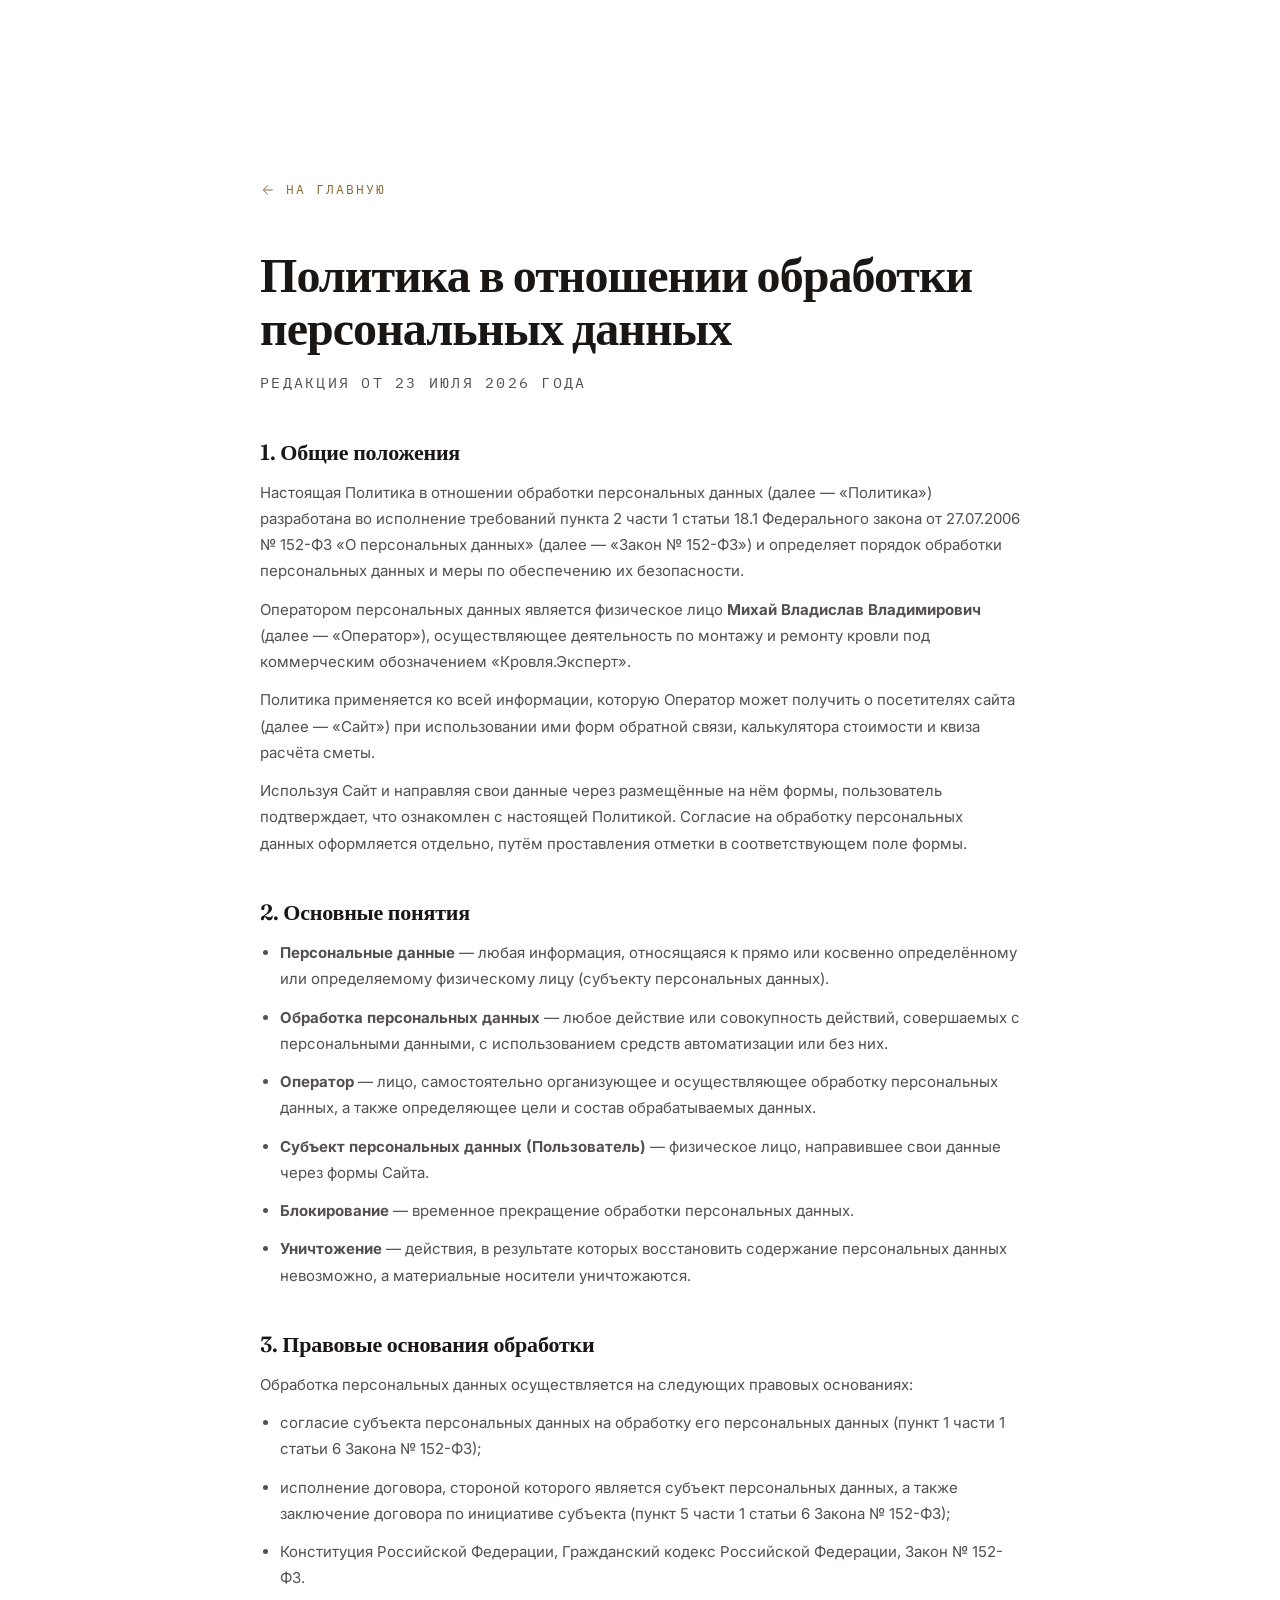
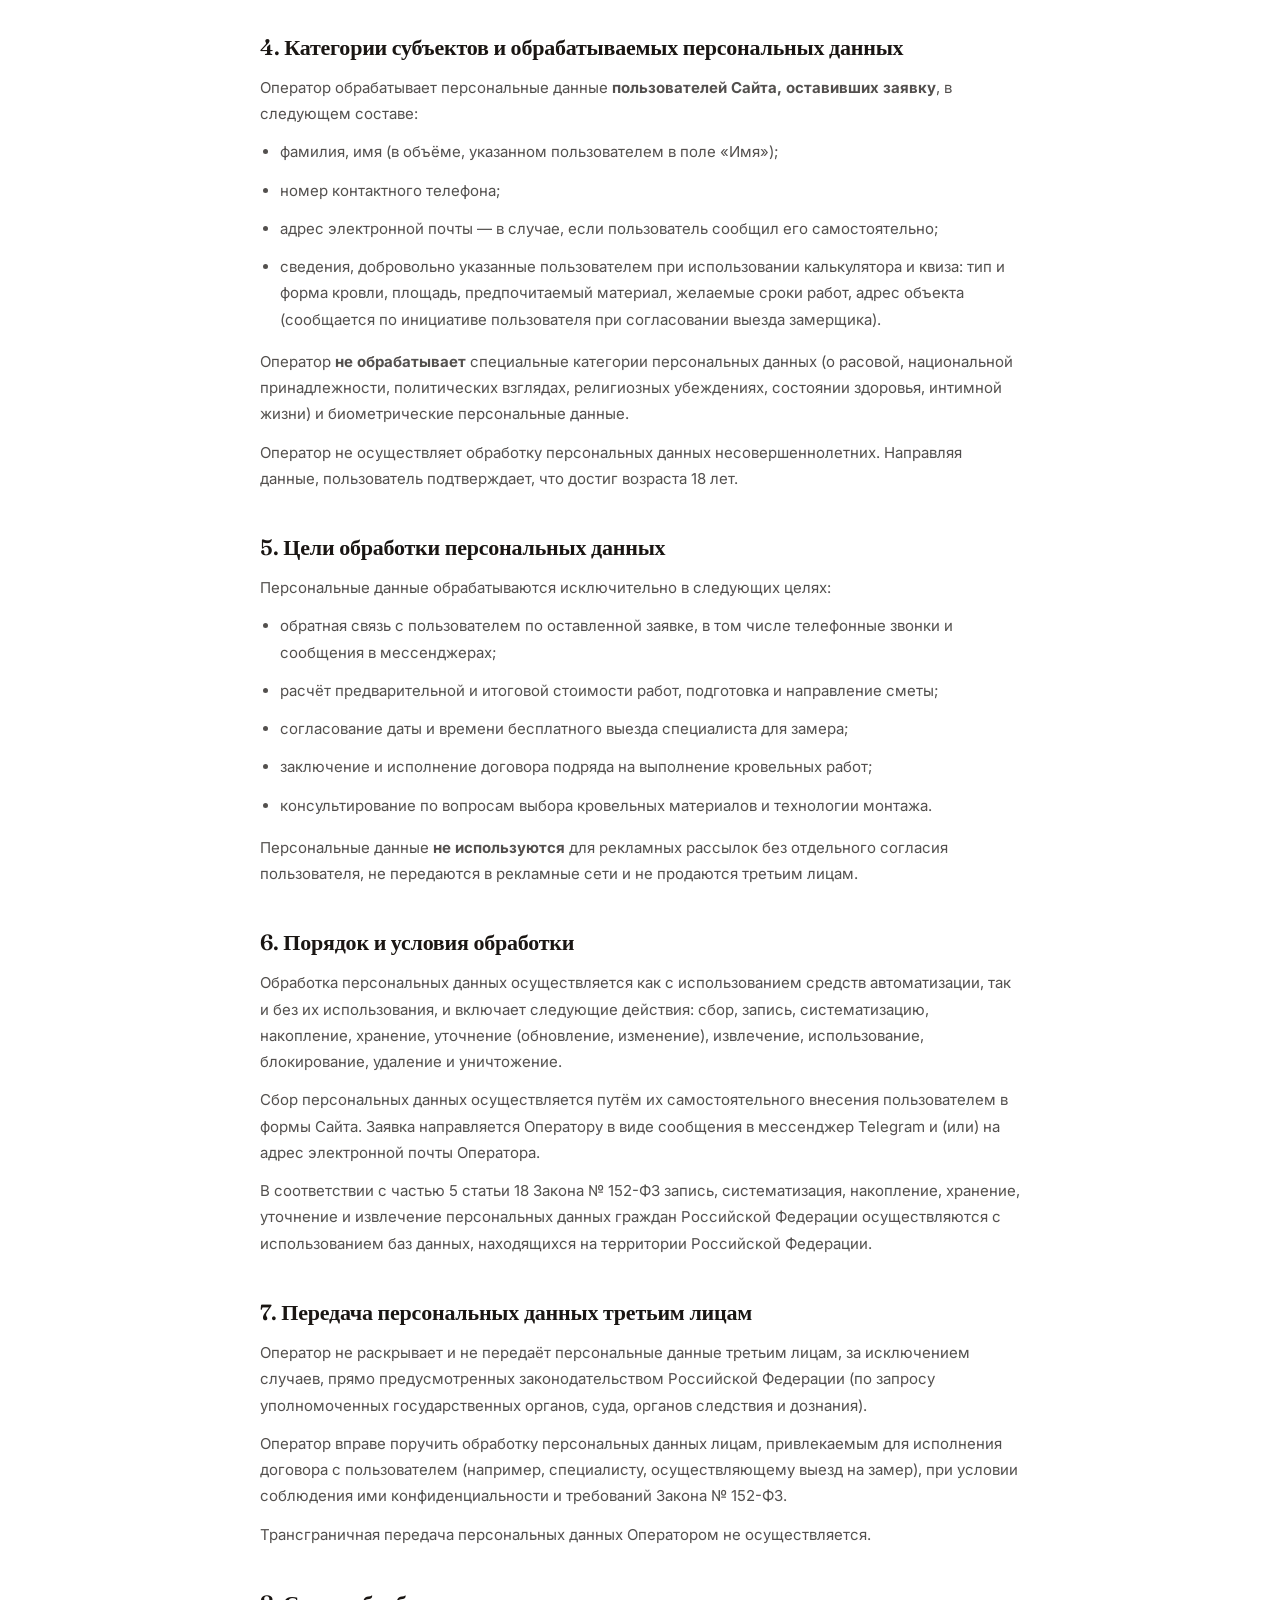
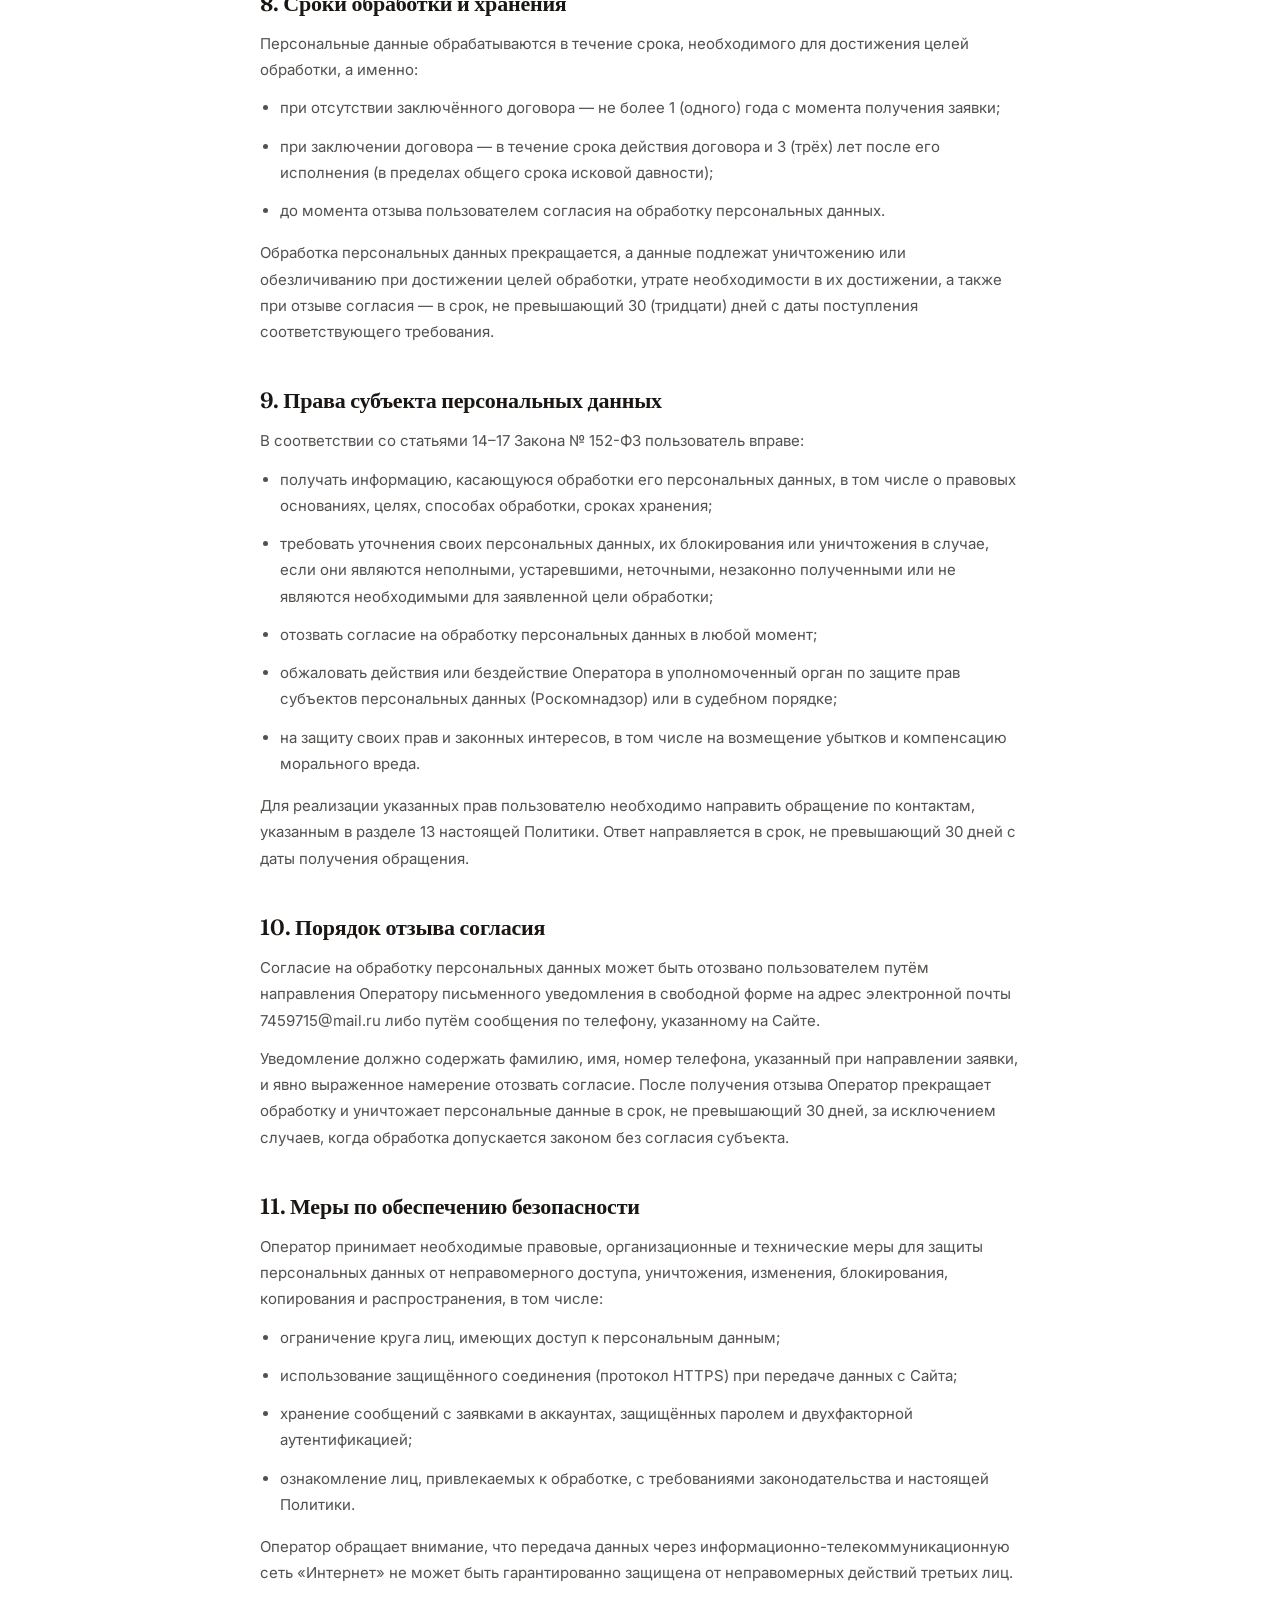
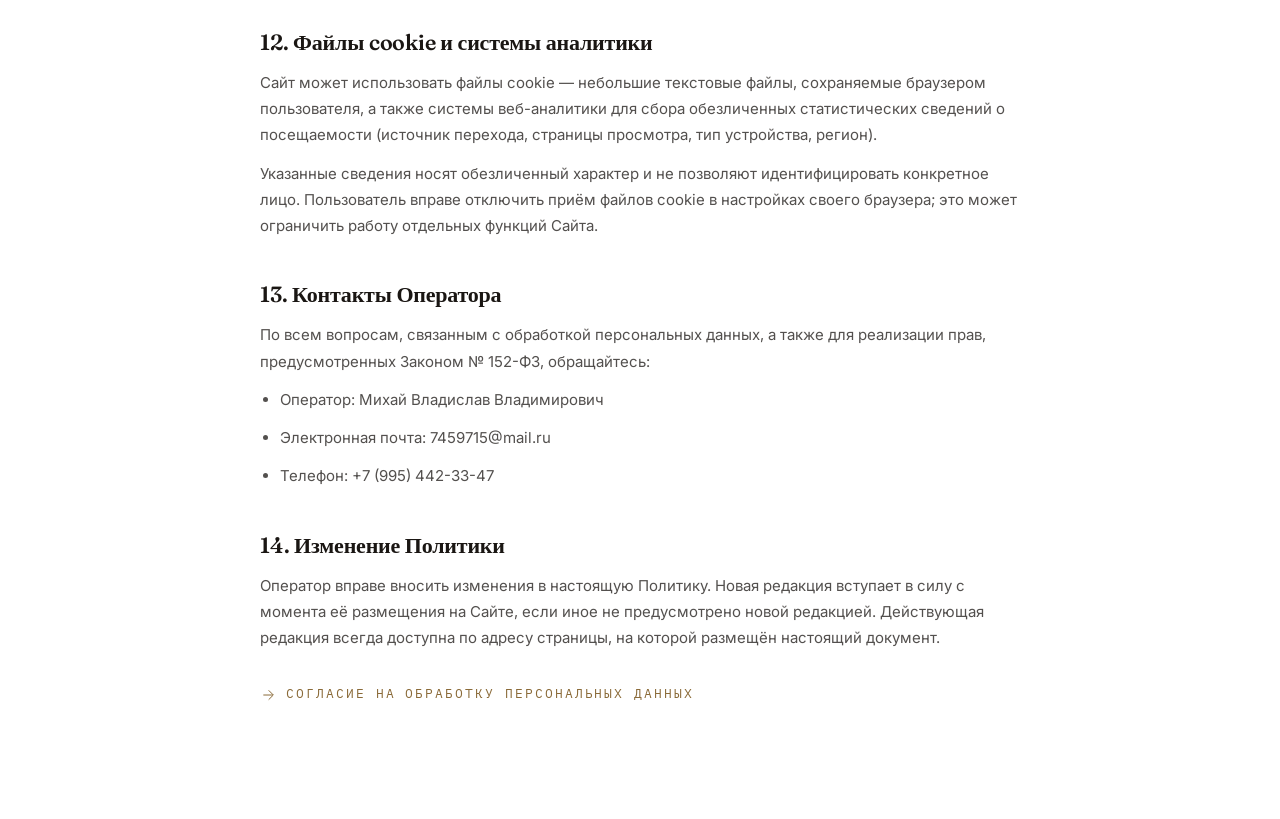
==== commit 5cbb07bb: "Add files via upload" ====
--- a/privacy.html
+++ b/privacy.html
@@ -5,6 +5,7 @@
 <meta name="viewport" content="width=device-width, initial-scale=1.0">
 <title>Политика обработки персональных данных — Кровля.Эксперт</title>
 <meta name="robots" content="noindex">
+<meta name="theme-color" content="#1A1613">
 <link rel="icon" href="images/favicon.svg" type="image/svg+xml">
 <link rel="preconnect" href="https://fonts.googleapis.com">
 <link rel="preconnect" href="https://fonts.gstatic.com" crossorigin>
@@ -20,37 +21,118 @@
       На главную
     </a>
 
-    <h1>Политика обработки персональных данных</h1>
-    <p class="legal-updated">Действует с 12 июля 2026 года</p>
+    <h1>Политика в отношении обработки персональных данных</h1>
+    <p class="legal-updated">Редакция от 23 июля 2026 года</p>
 
     <h2>1. Общие положения</h2>
-    <p>Настоящая политика определяет порядок обработки персональных данных пользователей сайта ООО «Кровля.Эксперт» (далее — «Компания») и разработана в соответствии с Федеральным законом от 27.07.2006 № 152-ФЗ «О персональных данных».</p>
+    <p>Настоящая Политика в отношении обработки персональных данных (далее — «Политика») разработана во исполнение требований пункта 2 части 1 статьи 18.1 Федерального закона от 27.07.2006 № 152-ФЗ «О персональных данных» (далее — «Закон № 152-ФЗ») и определяет порядок обработки персональных данных и меры по обеспечению их безопасности.</p>
+    <p>Оператором персональных данных является физическое лицо <strong>Михай Владислав Владимирович</strong> (далее — «Оператор»), осуществляющее деятельность по монтажу и ремонту кровли под коммерческим обозначением «Кровля.Эксперт».</p>
+    <p>Политика применяется ко всей информации, которую Оператор может получить о посетителях сайта (далее — «Сайт») при использовании ими форм обратной связи, калькулятора стоимости и квиза расчёта сметы.</p>
+    <p>Используя Сайт и направляя свои данные через размещённые на нём формы, пользователь подтверждает, что ознакомлен с настоящей Политикой. Согласие на обработку персональных данных оформляется отдельно, путём проставления отметки в соответствующем поле формы.</p>
 
-    <h2>2. Какие данные мы собираем</h2>
-    <p>При заполнении форм на сайте (быстрая заявка, квиз расчёта сметы, финальная форма) Компания собирает:</p>
+    <h2>2. Основные понятия</h2>
     <ul>
-      <li>Имя;</li>
-      <li>Номер телефона;</li>
-      <li>Ответы на вопросы квиза (форма крыши, площадь, материал, сроки монтажа) — при использовании соответствующей формы.</li>
+      <li><strong>Персональные данные</strong> — любая информация, относящаяся к прямо или косвенно определённому или определяемому физическому лицу (субъекту персональных данных).</li>
+      <li><strong>Обработка персональных данных</strong> — любое действие или совокупность действий, совершаемых с персональными данными, с использованием средств автоматизации или без них.</li>
+      <li><strong>Оператор</strong> — лицо, самостоятельно организующее и осуществляющее обработку персональных данных, а также определяющее цели и состав обрабатываемых данных.</li>
+      <li><strong>Субъект персональных данных (Пользователь)</strong> — физическое лицо, направившее свои данные через формы Сайта.</li>
+      <li><strong>Блокирование</strong> — временное прекращение обработки персональных данных.</li>
+      <li><strong>Уничтожение</strong> — действия, в результате которых восстановить содержание персональных данных невозможно, а материальные носители уничтожаются.</li>
     </ul>
 
-    <h2>3. Цели обработки</h2>
-    <p>Персональные данные используются исключительно для связи с пользователем по его заявке: расчёта предварительной сметы, согласования бесплатного выезда инженера и консультирования по вопросам монтажа кровли.</p>
+    <h2>3. Правовые основания обработки</h2>
+    <p>Обработка персональных данных осуществляется на следующих правовых основаниях:</p>
+    <ul>
+      <li>согласие субъекта персональных данных на обработку его персональных данных (пункт 1 части 1 статьи 6 Закона № 152-ФЗ);</li>
+      <li>исполнение договора, стороной которого является субъект персональных данных, а также заключение договора по инициативе субъекта (пункт 5 части 1 статьи 6 Закона № 152-ФЗ);</li>
+      <li>Конституция Российской Федерации, Гражданский кодекс Российской Федерации, Закон № 152-ФЗ.</li>
+    </ul>
 
-    <h2>4. Как передаются данные</h2>
-    <p>Заявка, оставленная на сайте, направляется в мессенджер Telegram сотруднику Компании, ответственному за обработку обращений. Компания не передаёт персональные данные третьим лицам, за исключением случаев, предусмотренных законодательством РФ.</p>
+    <h2>4. Категории субъектов и обрабатываемых персональных данных</h2>
+    <p>Оператор обрабатывает персональные данные <strong>пользователей Сайта, оставивших заявку</strong>, в следующем составе:</p>
+    <ul>
+      <li>фамилия, имя (в объёме, указанном пользователем в поле «Имя»);</li>
+      <li>номер контактного телефона;</li>
+      <li>адрес электронной почты — в случае, если пользователь сообщил его самостоятельно;</li>
+      <li>сведения, добровольно указанные пользователем при использовании калькулятора и квиза: тип и форма кровли, площадь, предпочитаемый материал, желаемые сроки работ, адрес объекта (сообщается по инициативе пользователя при согласовании выезда замерщика).</li>
+    </ul>
+    <p>Оператор <strong>не обрабатывает</strong> специальные категории персональных данных (о расовой, национальной принадлежности, политических взглядах, религиозных убеждениях, состоянии здоровья, интимной жизни) и биометрические персональные данные.</p>
+    <p>Оператор не осуществляет обработку персональных данных несовершеннолетних. Направляя данные, пользователь подтверждает, что достиг возраста 18 лет.</p>
 
-    <h2>5. Срок хранения</h2>
-    <p>Данные хранятся в переписке Telegram в течение срока, необходимого для обработки заявки и последующего исполнения договора, либо до момента отзыва согласия пользователем.</p>
+    <h2>5. Цели обработки персональных данных</h2>
+    <p>Персональные данные обрабатываются исключительно в следующих целях:</p>
+    <ul>
+      <li>обратная связь с пользователем по оставленной заявке, в том числе телефонные звонки и сообщения в мессенджерах;</li>
+      <li>расчёт предварительной и итоговой стоимости работ, подготовка и направление сметы;</li>
+      <li>согласование даты и времени бесплатного выезда специалиста для замера;</li>
+      <li>заключение и исполнение договора подряда на выполнение кровельных работ;</li>
+      <li>консультирование по вопросам выбора кровельных материалов и технологии монтажа.</li>
+    </ul>
+    <p>Персональные данные <strong>не используются</strong> для рекламных рассылок без отдельного согласия пользователя, не передаются в рекламные сети и не продаются третьим лицам.</p>
 
-    <h2>6. Права пользователя</h2>
-    <p>Пользователь вправе в любой момент отозвать согласие на обработку персональных данных, направив соответствующее сообщение на контакты, указанные в разделе «Контакты» настоящей страницы. Отзыв согласия не влияет на законность обработки, произведённой до его получения.</p>
+    <h2>6. Порядок и условия обработки</h2>
+    <p>Обработка персональных данных осуществляется как с использованием средств автоматизации, так и без их использования, и включает следующие действия: сбор, запись, систематизацию, накопление, хранение, уточнение (обновление, изменение), извлечение, использование, блокирование, удаление и уничтожение.</p>
+    <p>Сбор персональных данных осуществляется путём их самостоятельного внесения пользователем в формы Сайта. Заявка направляется Оператору в виде сообщения в мессенджер Telegram и (или) на адрес электронной почты Оператора.</p>
+    <p>В соответствии с частью 5 статьи 18 Закона № 152-ФЗ запись, систематизация, накопление, хранение, уточнение и извлечение персональных данных граждан Российской Федерации осуществляются с использованием баз данных, находящихся на территории Российской Федерации.</p>
 
-    <h2>7. Безопасность</h2>
-    <p>Компания принимает разумные организационные меры для защиты персональных данных от несанкционированного доступа, но обращает внимание, что передача данных через открытые каналы связи в сети интернет не может быть абсолютно защищена от перехвата третьими лицами.</p>
+    <h2>7. Передача персональных данных третьим лицам</h2>
+    <p>Оператор не раскрывает и не передаёт персональные данные третьим лицам, за исключением случаев, прямо предусмотренных законодательством Российской Федерации (по запросу уполномоченных государственных органов, суда, органов следствия и дознания).</p>
+    <p>Оператор вправе поручить обработку персональных данных лицам, привлекаемым для исполнения договора с пользователем (например, специалисту, осуществляющему выезд на замер), при условии соблюдения ими конфиденциальности и требований Закона № 152-ФЗ.</p>
+    <p>Трансграничная передача персональных данных Оператором не осуществляется.</p>
 
-    <h2>8. Контакты</h2>
-    <p>По вопросам обработки персональных данных обращайтесь: +7 (995) 442-33-47, либо через WhatsApp/Telegram, указанные в футере сайта.</p>
+    <h2>8. Сроки обработки и хранения</h2>
+    <p>Персональные данные обрабатываются в течение срока, необходимого для достижения целей обработки, а именно:</p>
+    <ul>
+      <li>при отсутствии заключённого договора — не более 1 (одного) года с момента получения заявки;</li>
+      <li>при заключении договора — в течение срока действия договора и 3 (трёх) лет после его исполнения (в пределах общего срока исковой давности);</li>
+      <li>до момента отзыва пользователем согласия на обработку персональных данных.</li>
+    </ul>
+    <p>Обработка персональных данных прекращается, а данные подлежат уничтожению или обезличиванию при достижении целей обработки, утрате необходимости в их достижении, а также при отзыве согласия — в срок, не превышающий 30 (тридцати) дней с даты поступления соответствующего требования.</p>
+
+    <h2>9. Права субъекта персональных данных</h2>
+    <p>В соответствии со статьями 14–17 Закона № 152-ФЗ пользователь вправе:</p>
+    <ul>
+      <li>получать информацию, касающуюся обработки его персональных данных, в том числе о правовых основаниях, целях, способах обработки, сроках хранения;</li>
+      <li>требовать уточнения своих персональных данных, их блокирования или уничтожения в случае, если они являются неполными, устаревшими, неточными, незаконно полученными или не являются необходимыми для заявленной цели обработки;</li>
+      <li>отозвать согласие на обработку персональных данных в любой момент;</li>
+      <li>обжаловать действия или бездействие Оператора в уполномоченный орган по защите прав субъектов персональных данных (Роскомнадзор) или в судебном порядке;</li>
+      <li>на защиту своих прав и законных интересов, в том числе на возмещение убытков и компенсацию морального вреда.</li>
+    </ul>
+    <p>Для реализации указанных прав пользователю необходимо направить обращение по контактам, указанным в разделе 13 настоящей Политики. Ответ направляется в срок, не превышающий 30 дней с даты получения обращения.</p>
+
+    <h2>10. Порядок отзыва согласия</h2>
+    <p>Согласие на обработку персональных данных может быть отозвано пользователем путём направления Оператору письменного уведомления в свободной форме на адрес электронной почты <a href="mailto:7459715@mail.ru">7459715@mail.ru</a> либо путём сообщения по телефону, указанному на Сайте.</p>
+    <p>Уведомление должно содержать фамилию, имя, номер телефона, указанный при направлении заявки, и явно выраженное намерение отозвать согласие. После получения отзыва Оператор прекращает обработку и уничтожает персональные данные в срок, не превышающий 30 дней, за исключением случаев, когда обработка допускается законом без согласия субъекта.</p>
+
+    <h2>11. Меры по обеспечению безопасности</h2>
+    <p>Оператор принимает необходимые правовые, организационные и технические меры для защиты персональных данных от неправомерного доступа, уничтожения, изменения, блокирования, копирования и распространения, в том числе:</p>
+    <ul>
+      <li>ограничение круга лиц, имеющих доступ к персональным данным;</li>
+      <li>использование защищённого соединения (протокол HTTPS) при передаче данных с Сайта;</li>
+      <li>хранение сообщений с заявками в аккаунтах, защищённых паролем и двухфакторной аутентификацией;</li>
+      <li>ознакомление лиц, привлекаемых к обработке, с требованиями законодательства и настоящей Политики.</li>
+    </ul>
+    <p>Оператор обращает внимание, что передача данных через информационно-телекоммуникационную сеть «Интернет» не может быть гарантированно защищена от неправомерных действий третьих лиц.</p>
+
+    <h2>12. Файлы cookie и системы аналитики</h2>
+    <p>Сайт может использовать файлы cookie — небольшие текстовые файлы, сохраняемые браузером пользователя, а также системы веб-аналитики для сбора обезличенных статистических сведений о посещаемости (источник перехода, страницы просмотра, тип устройства, регион).</p>
+    <p>Указанные сведения носят обезличенный характер и не позволяют идентифицировать конкретное лицо. Пользователь вправе отключить приём файлов cookie в настройках своего браузера; это может ограничить работу отдельных функций Сайта.</p>
+
+    <h2>13. Контакты Оператора</h2>
+    <p>По всем вопросам, связанным с обработкой персональных данных, а также для реализации прав, предусмотренных Законом № 152-ФЗ, обращайтесь:</p>
+    <ul>
+      <li>Оператор: Михай Владислав Владимирович</li>
+      <li>Электронная почта: <a href="mailto:7459715@mail.ru">7459715@mail.ru</a></li>
+      <li>Телефон: <a href="tel:+79954423347">+7 (995) 442-33-47</a></li>
+    </ul>
+
+    <h2>14. Изменение Политики</h2>
+    <p>Оператор вправе вносить изменения в настоящую Политику. Новая редакция вступает в силу с момента её размещения на Сайте, если иное не предусмотрено новой редакцией. Действующая редакция всегда доступна по адресу страницы, на которой размещён настоящий документ.</p>
+
+    <p style="margin-top:32px"><a href="consent.html" class="legal-back" style="margin:0">
+      <svg width="16" height="16" viewBox="0 0 24 24" fill="none" stroke="currentColor" stroke-width="1.5"><path d="M5 12h14M13 5l7 7-7 7"/></svg>
+      Согласие на обработку персональных данных
+    </a></p>
   </div>
 </section>
 
--- a/styles.css
+++ b/styles.css
@@ -219,29 +219,6 @@
 .field--light:focus { outline: none; border-color: var(--gold); background: #fff; }
 
 .field-error { font-size: 12px; color: #B0453C; margin-top: 6px; letter-spacing: 0.01em; }
-.field-error-wa { color: #B0453C; font-weight: 600; text-decoration: underline; white-space: nowrap; }
-
-/* Чекбокс согласия на обработку ПД (152-ФЗ) */
-.consent {
-  display: flex;
-  align-items: flex-start;
-  gap: 10px;
-  margin-top: 18px;
-  cursor: pointer;
-  font-size: 12px;
-  line-height: 1.45;
-  color: rgba(251, 248, 242, 0.6);
-}
-.consent input[type="checkbox"] {
-  flex: 0 0 auto;
-  width: 16px; height: 16px;
-  margin-top: 1px;
-  accent-color: var(--gold);
-  cursor: pointer;
-}
-.consent a { color: var(--gold-light); text-decoration: underline; }
-.consent--light { color: rgba(26, 22, 19, 0.6); }
-.consent--light a { color: var(--gold-dark); }
 
 .honeypot { position: absolute; left: -9999px; width: 1px; height: 1px; opacity: 0; }
 
@@ -259,12 +236,7 @@
    Scroll-reveal
    ========================================================================== */
 
-.reveal {
-  opacity: 1;
-  transform: none;
-}
-/* Прячем для анимации ТОЛЬКО если работает JS (класс .js ставится скриптом в <head>).
-   Без JS контент виден сразу — сайт не «ломается» при открытии без скриптов. */
+.reveal { opacity: 1; transform: none; }
 .js .reveal {
   opacity: 0;
   transform: translateY(20px);
@@ -461,7 +433,7 @@
   left: 0;
   right: 0;
   background: var(--ink);
-  padding: 88px 24px 40px;
+  padding: 16px 24px 40px;
   display: flex;
   flex-direction: column;
   gap: 4px;
@@ -2880,281 +2852,137 @@
 }
 
 /* ==========================================================================
-   Галерея реального объекта + лайтбокс
-   ========================================================================== */
-
-.gallery-grid {
-  display: grid;
-  grid-template-columns: repeat(3, 1fr);
-  gap: 16px;
-  margin-top: 48px;
-}
-.gallery-tile {
-  position: relative;
-  display: block;
-  aspect-ratio: 4 / 3;
-  background-size: cover;
-  background-position: center;
-  border-radius: 2px;
-  overflow: hidden;
+   Блок кейсов с ценами (премиум) + лайтбокс объекта + согласие
+   ========================================================================== */
+.cases-head2{max-width:720px;margin:0 auto 48px;text-align:center}
+.cases-head2 .section-lede{margin-left:auto;margin-right:auto}
+
+/* featured */
+.pfeatured{background:var(--cream);border:1px solid var(--gold-line);border-radius:2px;overflow:hidden;margin-bottom:40px;
+  box-shadow:0 30px 70px -40px rgba(26,22,19,.4);display:grid;grid-template-columns:1.05fr .95fr}
+@media(max-width:860px){.pfeatured{grid-template-columns:1fr}}
+.pfeatured-imgs{display:grid;grid-template-columns:1fr 1fr}
+.pba{position:relative;aspect-ratio:1/1;background-size:cover;background-position:center}
+.pba-tag{position:absolute;top:14px;left:14px;font-family:var(--font-mono,'IBM Plex Mono',monospace);font-size:11px;
+  letter-spacing:.08em;text-transform:uppercase;color:var(--cream);background:rgba(26,22,19,.75);padding:6px 12px}
+.pba-tag.after{background:var(--gold);color:var(--ink)}
+.pfeatured-body{padding:38px}
+.pchip{display:inline-block;font-family:var(--font-mono,'IBM Plex Mono',monospace);font-size:11px;letter-spacing:.06em;
+  text-transform:uppercase;color:var(--gold-dark);border:1px solid var(--gold-line);padding:5px 12px;margin-bottom:16px}
+.pfeatured-body h3{font-family:var(--font-display);font-size:27px;font-weight:600;line-height:1.15;margin-bottom:14px;color:var(--ink)}
+.pfeatured-body p{color:var(--ink-soft);opacity:.85;line-height:1.6;font-size:15px}
+.pmini{display:flex;gap:10px;margin-top:22px;flex-wrap:wrap}
+.pmini button{width:70px;height:70px;background-size:cover;background-position:center;cursor:pointer;border:1px solid var(--gold-line);
+  overflow:hidden;transition:transform .4s cubic-bezier(.2,.8,.2,1)}
+.pmini button:hover{transform:translateY(-3px)}
+.pmini .more{display:flex;align-items:center;justify-content:center;background:var(--ink);color:var(--gold-light);
+  font-family:var(--font-mono,'IBM Plex Mono',monospace);font-size:13px}
+
+/* priced cases */
+.pcases{display:grid;grid-template-columns:repeat(2,1fr);gap:28px}
+@media(max-width:760px){.pcases{grid-template-columns:1fr}}
+.pcase{background:var(--cream);border:1px solid var(--gold-line);border-radius:2px;overflow:hidden;
+  box-shadow:0 20px 50px -35px rgba(26,22,19,.4);transition:transform .5s cubic-bezier(.2,.8,.2,1),box-shadow .5s}
+.pcase:hover{transform:translateY(-4px);box-shadow:0 40px 80px -40px rgba(26,22,19,.5)}
+.pcase-imgs{display:grid;grid-template-columns:1fr 1fr}
+.pcase-imgs.single{grid-template-columns:1fr}
+.pcase-imgs .pba{aspect-ratio:4/3}
+.pcase-body{padding:26px}
+.pcase-body h3{font-family:var(--font-display);font-size:20px;font-weight:600;line-height:1.2;margin-bottom:16px;color:var(--ink)}
+.pcase-price{display:flex;align-items:baseline;justify-content:space-between;gap:10px;padding:14px 18px;
+  background:var(--ink);border-left:3px solid var(--gold);margin-bottom:18px}
+.pcase-price .lbl{font-family:var(--font-mono,'IBM Plex Mono',monospace);font-size:11px;letter-spacing:.06em;text-transform:uppercase;color:var(--gold-light)}
+.pcase-price .val{font-family:var(--font-display);font-size:24px;font-weight:600;color:var(--cream)}
+.pcase-rows{list-style:none;font-size:14.5px}
+.pcase-rows li{display:flex;gap:12px;padding:9px 0;border-top:1px solid var(--gold-line)}
+.pcase-rows li:first-child{border-top:none}
+.pcase-rows .k{color:var(--ink-soft);opacity:.6;min-width:104px;flex:0 0 auto}
+.pcase-rows .v{font-weight:500;color:var(--ink)}
+.pcase-rows .v.res{color:var(--gold-dark)}
+.cases-cta2{text-align:center;margin-top:44px}
+
+/* лайтбокс объекта */
+.olb{position:fixed;inset:0;z-index:2000;display:none;align-items:center;justify-content:center;background:rgba(17,14,12,.94);
+  backdrop-filter:blur(6px);-webkit-backdrop-filter:blur(6px);padding:24px}
+.olb.open{display:flex}
+.olb img{max-width:100%;max-height:82vh;box-shadow:0 30px 80px -30px rgba(0,0,0,.8)}
+.olb-x{position:absolute;top:18px;right:18px;width:46px;height:46px;border-radius:50%;background:rgba(251,248,242,.08);
+  border:1px solid rgba(251,248,242,.2);color:#fff;cursor:pointer;font-size:26px;line-height:1}
+.olb-nav{position:absolute;top:50%;transform:translateY(-50%);width:48px;height:48px;border-radius:50%;
+  background:rgba(251,248,242,.08);border:1px solid rgba(251,248,242,.2);color:#fff;cursor:pointer;font-size:30px;line-height:1}
+.olb-prev{left:16px}.olb-next{right:16px}
+.olb-cap{position:absolute;bottom:22px;left:0;right:0;text-align:center;color:var(--gold-light);
+  font-family:var(--font-mono,'IBM Plex Mono',monospace);font-size:12px;letter-spacing:.06em}
+
+/* чекбокс согласия */
+.consent{display:flex;align-items:flex-start;gap:10px;margin-top:18px;cursor:pointer;font-size:12px;line-height:1.45;color:rgba(251,248,242,.6)}
+.consent input{flex:0 0 auto;width:16px;height:16px;margin-top:1px;accent-color:var(--gold);cursor:pointer}
+.consent a{color:var(--gold-light);text-decoration:underline}
+.field-error-wa{color:var(--gold-light);font-weight:600;text-decoration:underline;white-space:nowrap}
+
+/* ==========================================================================
+   Встроенные лид-формы (калькулятор, мини-квиз) + нота про гайд
+   ========================================================================== */
+.lead-inline { display: flex; flex-direction: column; gap: 12px; text-align: left; margin-top: 4px; }
+.lead-inline-fields { display: flex; flex-direction: column; gap: 10px; }
+@media (min-width: 480px) { .lead-inline-fields { flex-direction: row; } .lead-inline-fields .field { flex: 1; min-width: 0; } }
+.lead-inline .field { width: 100%; }
+.lead-guide-note { font-size: 12.5px; line-height: 1.45; color: var(--gold-light); text-align: center; margin-top: 2px; }
+.lead-guide-note--light { color: var(--gold-dark); }
+.hp { position: absolute; left: -9999px; width: 1px; height: 1px; opacity: 0; }
+
+/* блок выдачи гайда на странице «Спасибо» */
+.thanks-guide { margin: 28px auto 0; max-width: 460px; background: rgba(255,255,255,0.04); border: 1px solid var(--ink-line);
+  border-radius: 4px; padding: 22px 24px; display: flex; gap: 16px; align-items: center; text-align: left; }
+.thanks-guide-ic { flex: 0 0 auto; width: 46px; height: 46px; border-radius: 4px; background: var(--gold-soft);
+  border: 1px solid var(--gold-line); display: flex; align-items: center; justify-content: center; color: var(--gold-light); }
+.thanks-guide-body { flex: 1; }
+.thanks-guide-body h3 { font-family: var(--font-display); font-size: 17px; font-weight: 600; margin: 0 0 3px; color: var(--cream); }
+.thanks-guide-body p { font-size: 13px; color: rgba(251,248,242,0.6); margin: 0; }
+.thanks-guide .btn { margin-top: 0; white-space: nowrap; }
+@media (max-width: 520px){ .thanks-guide { flex-direction: column; text-align: center; } }
+
+/* Верхняя строка мобильного меню: логотип + крестик */
+.header-mobile-top {
+  display: flex;
+  align-items: center;
+  justify-content: space-between;
+  margin-bottom: 18px;
+  padding-bottom: 16px;
+  border-bottom: 1px solid var(--ink-line);
+}
+.header-mobile-top .header-logo { color: var(--cream); }
+.header-mobile-close {
+  width: 44px; height: 44px;
+  display: flex; align-items: center; justify-content: center;
+  background: rgba(255,255,255,0.06);
+  border: 1px solid var(--ink-line);
+  border-radius: 50%;
+  color: var(--cream);
   cursor: pointer;
-  filter: saturate(1.02);
-  transition: transform 0.5s var(--ease-lux), box-shadow 0.5s var(--ease-lux);
-}
-.gallery-tile::after {
-  content: '';
-  position: absolute;
-  inset: 0;
-  background: linear-gradient(to top, rgba(26,22,19,0.28), rgba(26,22,19,0) 45%);
-  opacity: 0;
-  transition: opacity 0.4s var(--ease-lux);
-}
-.gallery-tile:hover {
-  transform: translateY(-3px);
-  box-shadow: 0 18px 40px -18px rgba(26,22,19,0.5);
-}
-.gallery-tile:hover::after { opacity: 1; }
-
-.gallery-tile--more::before {
-  content: '';
-  position: absolute;
-  inset: 0;
-  background: rgba(26,22,19,0.55);
-  transition: background 0.4s var(--ease-lux);
-  z-index: 1;
-}
-.gallery-tile--more:hover::before { background: rgba(26,22,19,0.65); }
-.gallery-more {
-  position: absolute;
-  inset: 0;
-  z-index: 2;
-  display: flex;
-  flex-direction: column;
-  align-items: center;
-  justify-content: center;
-  gap: 6px;
-  color: #fff;
-  text-align: center;
-  padding: 12px;
-}
-.gallery-more-plus {
-  font-family: var(--font-display, 'Fraunces', serif);
-  font-size: 34px;
-  line-height: 1;
-  color: var(--gold-light);
-}
-.gallery-more-text {
-  font-size: 13px;
-  letter-spacing: 0.02em;
-  max-width: 140px;
-}
-
-@media (max-width: 640px) {
-  .gallery-grid { grid-template-columns: 1fr 1fr; gap: 10px; }
-  .gallery-tile:first-child { grid-column: 1 / -1; aspect-ratio: 16 / 10; }
-}
-
-/* Лайтбокс */
-.lightbox {
-  position: fixed;
-  inset: 0;
-  z-index: 2000;
-  display: none;
-  align-items: center;
-  justify-content: center;
-  background: rgba(17,14,12,0.92);
-  backdrop-filter: blur(6px);
-  -webkit-backdrop-filter: blur(6px);
-  padding: 24px;
-}
-.lightbox.is-open { display: flex; }
-.lightbox-stage {
-  position: relative;
-  max-width: 1100px;
-  width: 100%;
-  display: flex;
-  flex-direction: column;
-  align-items: center;
-  gap: 14px;
-}
-.lightbox-img {
-  max-width: 100%;
-  max-height: 80vh;
-  object-fit: contain;
-  border-radius: 2px;
-  box-shadow: 0 30px 80px -30px rgba(0,0,0,0.8);
-}
-.lightbox-caption {
-  color: rgba(251,248,242,0.85);
-  font-size: 14px;
-  text-align: center;
-  letter-spacing: 0.01em;
-}
-.lightbox-counter {
-  color: var(--gold-light);
-  font-family: var(--font-mono, 'IBM Plex Mono', monospace);
-  font-size: 12px;
-  letter-spacing: 0.08em;
-}
-.lightbox-close,
-.lightbox-nav {
-  position: absolute;
-  display: flex;
-  align-items: center;
-  justify-content: center;
-  background: rgba(251,248,242,0.08);
-  border: 1px solid rgba(251,248,242,0.18);
-  color: #fff;
-  cursor: pointer;
-  transition: background 0.3s var(--ease-lux), transform 0.3s var(--ease-lux);
-}
-.lightbox-close {
-  top: -8px; right: -8px;
-  width: 44px; height: 44px;
-  border-radius: 50%;
-}
-.lightbox-close:hover { background: rgba(251,248,242,0.2); }
-.lightbox-nav {
-  top: 50%;
-  transform: translateY(-50%);
-  width: 48px; height: 48px;
-  border-radius: 50%;
-}
-.lightbox-nav:hover { background: rgba(251,248,242,0.2); }
-.lightbox-nav--prev { left: -8px; }
-.lightbox-nav--next { right: -8px; }
-
-@media (max-width: 720px) {
-  .lightbox { padding: 12px; }
-  .lightbox-img { max-height: 72vh; }
-  .lightbox-close { top: 0; right: 0; }
-  .lightbox-nav { width: 42px; height: 42px; }
-  .lightbox-nav--prev { left: 0; }
-  .lightbox-nav--next { right: 0; }
-}
-
-/* ==========================================================================
-   Склад — блок «материалы свои» + видео
-   ========================================================================== */
-
-.warehouse {
-  margin-top: 56px;
-  padding-top: 48px;
-  border-top: 1px solid var(--gold-line);
-}
-.warehouse-grid {
-  display: grid;
-  grid-template-columns: 1fr 1.05fr;
-  gap: 40px;
-  align-items: center;
-}
-.warehouse-title {
-  font-family: var(--font-display, 'Fraunces', serif);
-  font-size: clamp(22px, 3vw, 30px);
-  line-height: 1.2;
-  margin: 10px 0 16px;
-  color: var(--ink);
-}
-.warehouse-title em { font-style: italic; color: var(--gold-dark); }
-.warehouse-lede {
-  color: rgba(26,22,19,0.7);
-  line-height: 1.6;
-  margin-bottom: 22px;
-}
-.warehouse-list { list-style: none; padding: 0; margin: 0; display: flex; flex-direction: column; gap: 12px; }
-.warehouse-list li {
-  display: flex;
-  align-items: flex-start;
-  gap: 10px;
-  font-size: 15px;
-  color: var(--ink-soft);
-}
-.warehouse-list svg { flex: 0 0 auto; margin-top: 2px; color: var(--gold); }
-
-.warehouse-media {
-  position: relative;
-  border-radius: 3px;
-  overflow: hidden;
-  background: var(--ink);
-  aspect-ratio: 16 / 10;
-  box-shadow: 0 24px 60px -28px rgba(26,22,19,0.55);
-}
-.warehouse-video {
-  width: 100%;
-  height: 100%;
-  object-fit: cover;
-  display: block;
-}
-.warehouse-media-tag {
-  position: absolute;
-  left: 12px; bottom: 12px;
-  background: rgba(17,14,12,0.6);
-  backdrop-filter: blur(6px);
-  -webkit-backdrop-filter: blur(6px);
-  color: rgba(251,248,242,0.9);
-  font-size: 11px;
-  letter-spacing: 0.04em;
-  padding: 6px 11px;
-  border-radius: 100px;
-  pointer-events: none;
-}
-
-.warehouse-thumbs { margin-top: 28px; }
-.warehouse-thumbs-label {
-  font-size: 13px;
-  color: rgba(26,22,19,0.55);
-  margin-bottom: 12px;
-  letter-spacing: 0.02em;
-}
-.warehouse-thumbs-row {
-  display: grid;
-  grid-template-columns: repeat(4, 1fr);
-  gap: 14px;
-}
-.warehouse-thumb {
-  position: relative;
-  aspect-ratio: 1 / 1;
-  border: none;
-  border-radius: 2px;
-  background-size: cover;
-  background-position: center;
-  cursor: pointer;
-  overflow: hidden;
-  transition: transform 0.4s var(--ease-lux), box-shadow 0.4s var(--ease-lux);
-}
-.warehouse-thumb::after {
-  content: '';
-  position: absolute; inset: 0;
-  background: rgba(26,22,19,0.25);
-  transition: background 0.4s var(--ease-lux);
-}
-.warehouse-thumb:hover { transform: translateY(-2px); box-shadow: 0 14px 30px -14px rgba(26,22,19,0.5); }
-.warehouse-thumb:hover::after { background: rgba(26,22,19,0.12); }
-.wh-play {
-  position: absolute;
-  top: 50%; left: 50%;
-  transform: translate(-50%, -50%);
-  z-index: 1;
-  width: 40px; height: 40px;
-  display: flex; align-items: center; justify-content: center;
-  background: rgba(251,248,242,0.92);
-  color: var(--ink);
-  border-radius: 50%;
-  padding-left: 3px;
-}
-
-@media (max-width: 860px) {
-  .warehouse-grid { grid-template-columns: 1fr; gap: 26px; }
-}
-@media (max-width: 560px) {
-  .warehouse-thumbs-row { grid-template-columns: repeat(2, 1fr); }
-}
-
-/* Видео-лайтбокс использует .lightbox / .lightbox-img из блока галереи */
-.lightbox-video {
-  max-width: 100%;
-  max-height: 80vh;
-  border-radius: 2px;
-  box-shadow: 0 30px 80px -30px rgba(0,0,0,0.8);
-  background: #000;
-}
+  transition: background 0.25s var(--ease-lux);
+  flex: 0 0 auto;
+}
+.header-mobile-close:hover { background: rgba(255,255,255,0.14); }
+
+/* --- Фиксы мобильного меню: целый светлый логотип + белый крестик --- */
+.header-mobile-menu .header-mobile-top .header-logo {
+  padding: 0 !important;
+  border-bottom: 0 !important;
+  transform: none !important;
+  font-size: 20px;
+  flex: 0 1 auto;
+  min-width: 0;
+}
+.header-mobile-menu .header-logo,
+.header-mobile-menu .header-logo .header-logo-text { color: var(--cream) !important; }
+.header-mobile-menu .header-logo-text { white-space: nowrap; }
+.header-mobile-menu .header-logo-text em { color: var(--gold) !important; }
+
+.header-mobile-close {
+  color: #fff !important;
+  background: rgba(255,255,255,0.10);
+  border: 1px solid rgba(255,255,255,0.28);
+}
+.header-mobile-close svg { stroke: #fff; }
+.header-mobile-close:hover { background: rgba(255,255,255,0.20); }
